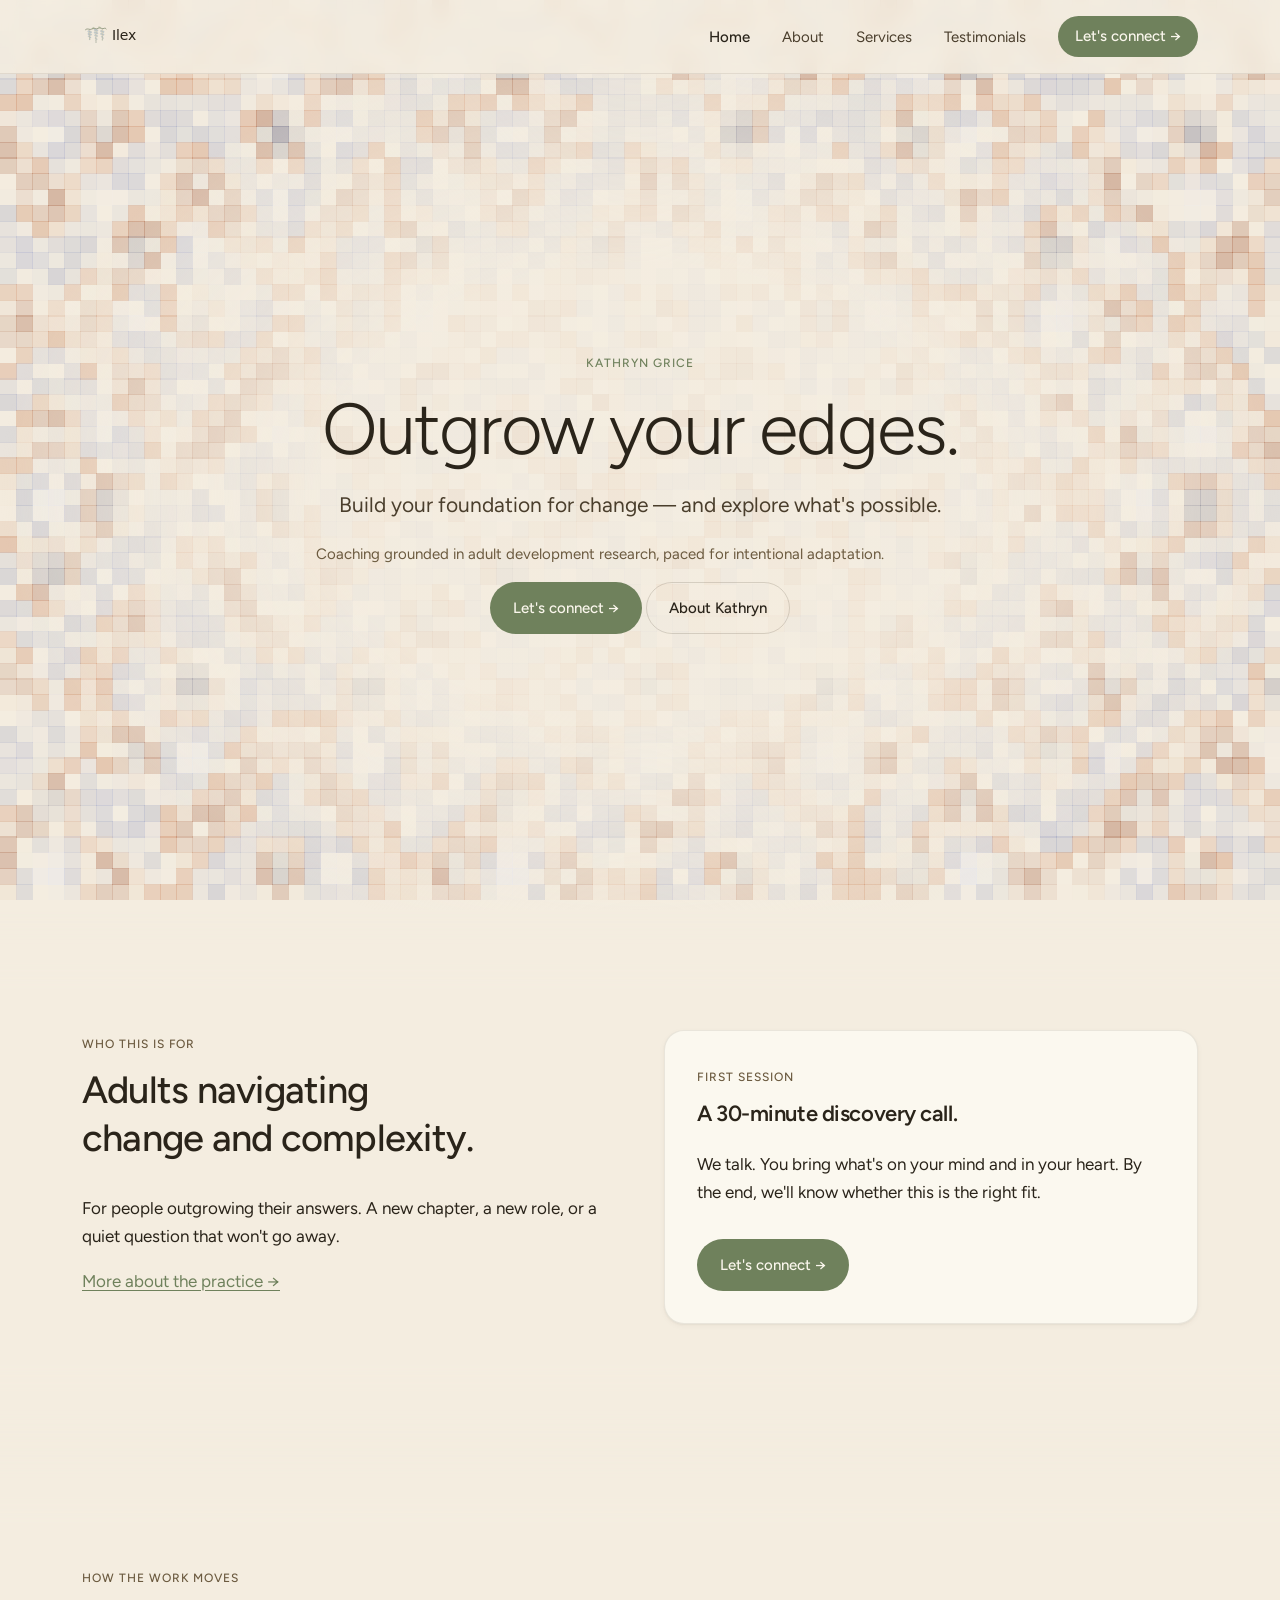
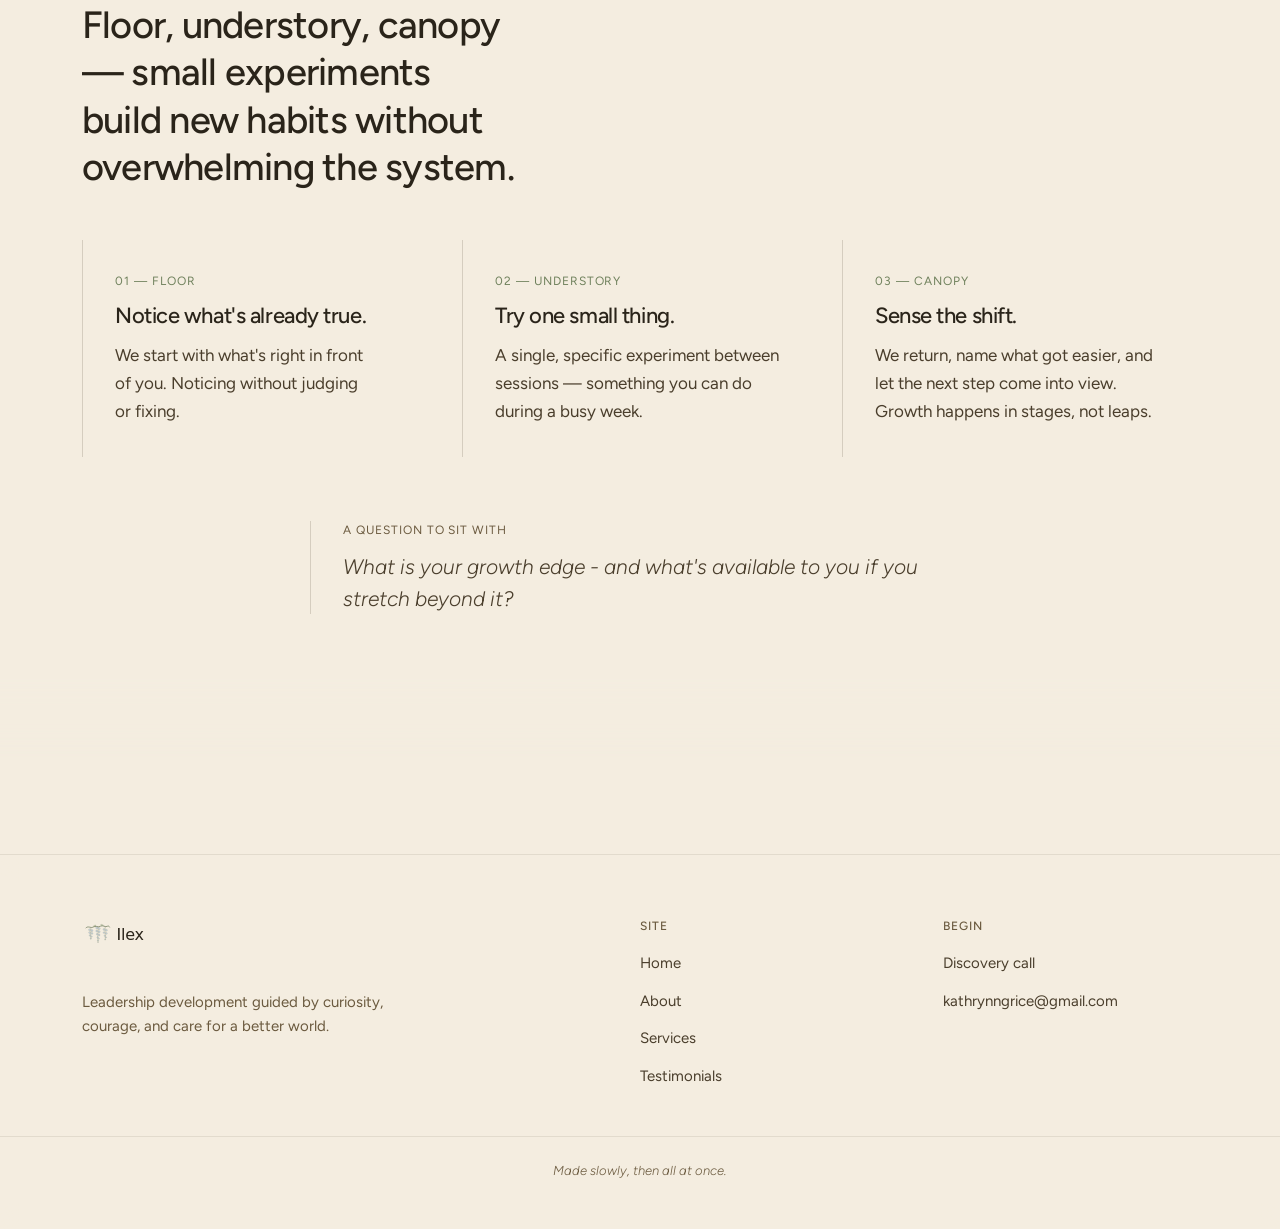
==== index.html @ 7a1a91e4 "Change lead paragraph to small paragraph" ====
<!doctype html>
<html lang="en">
<head>
<meta charset="utf-8">
<title>Kathryn Grice</title>
<meta name="viewport" content="width=device-width, initial-scale=1">
<link rel="stylesheet" href="../colors_and_type.css">
<link rel="stylesheet" href="site.css">
<link rel="icon" type="image/x-icon" href="../assets/logo/ilex-garden-mark.svg">
  
<style>
  /* ── Shimmer canvas ── */
  #ig-mesh { position: fixed; inset: 0; z-index: 1; pointer-events: none; }
  main, .site-footer { position: relative; z-index: 2; }
  @media (prefers-reduced-motion: reduce) { #ig-mesh { display: none; } }

  /* ── Hero ── */
  .home-hero {
    display: grid;
    grid-template-columns: 1fr;
    text-align: center;
    max-width: 760px;
    margin: 0 auto;
    padding: var(--space-8) 0;
    position: relative;
    align-content: center;
    min-height: calc(100svh - 64px);
  }
  .home-hero h1.display { margin: 0; }
  .home-hero .cta-row   { justify-content: center; }
  .home-hero p.lead     { margin-left: auto; margin-right: auto; }

  /* Radial tint: explicit div avoids ::before + grid container conflicts */
  .hero-bg {
    position: absolute;
    top: 0; bottom: 0;
    left: calc(50% - 50vw);
    width: 100vw;
    background: radial-gradient(
      ellipse 50% 55% at center,
      rgba(244, 237, 224, 0.8) 50%,
      transparent 100%
    );
    pointer-events: none;
    z-index: 0;
  }
  /* Content sits above the tint */
  .home-hero .copy {
    position: relative;
    z-index: 1;
  }

  /* ── Section fades ── */
  .section-fade {
    position: relative;
    padding-top: 120px;
    padding-bottom: 120px;
  }
  /* Sections inside a fade wrapper lose their own padding (avoids double-spacing) */
  div.section-fade > section {
    padding-top: 0;
    padding-bottom: 0;
  }
  div.section-fade > section + section {
    margin-top: var(--space-8);
  }
  .section-fade::before {
    content: '';
    position: absolute;
    top: 0; bottom: 0;
    left: calc(50% - 50vw);
    width: 100vw;
    background: var(--surface-page);
    z-index: -1;
    mask-image: linear-gradient(
      to bottom, transparent, black 80px,
      black calc(100% - 80px), transparent
    );
    -webkit-mask-image: linear-gradient(
      to bottom, transparent, black 80px,
      black calc(100% - 80px), transparent
    );
  }

  /* ── Stages ── */
  .stages { display: grid; grid-template-columns: repeat(3, 1fr); gap: var(--space-5); margin-top: var(--space-7); }
  .stage { padding: var(--space-6); border-left: 1px solid var(--line-medium); }
  .stage .step { font-size: var(--t-overline); text-transform: uppercase; letter-spacing: var(--track-wide); color: var(--accent-primary); margin-bottom: var(--space-3); }
  .stage h3 { margin: 0 0 var(--space-3); font-weight: var(--w-medium); }
  .stage p  { margin: 0; color: var(--fg-2); }
  @media (max-width: 800px) { .stages { grid-template-columns: 1fr; } }
</style>
</head>
<body>
<canvas id="ig-mesh" aria-hidden="true"></canvas>
<div data-nav></div>

<main>
  <div class="container">

    <section class="home-hero">
      <div class="hero-bg"></div>
      <div class="copy">
        <span class="eyebrow">Kathryn Grice</span>
        <h1 class="display" style="margin-top: var(--space-4);">Outgrow your edges.</h1>
        <p class="lead">Build your foundation for change — and explore what's possible. </p>
        <p class="small">Coaching grounded in adult development research, paced for intentional adaptation. </p>
        <div class="cta-row">
          <a href="services.html#book" class="btn btn-primary">Let's connect →</a>
          <a href="about.html" class="btn btn-secondary">About Kathryn</a>
        </div>
      </div>
    </section>

    <div class="section-fade">
      <section>
        <div class="grid-2">
          <div>
            <span class="overline">Who this is for</span>
            <h2 style="margin-top: var(--space-3);">Adults navigating change and complexity.</h2>
            <p>For people outgrowing their answers. A new chapter, a new role, or a quiet question that won't go away. </p>
            <p><a href="about.html">More about the practice →</a></p>
          </div>
          <div>
            <div class="card">
              <span class="overline">First session</span>
              <h3 style="margin-top: var(--space-3);">A 30-minute discovery call.</h3>
              <p>We talk. You bring what's on your mind and in your heart. By the end, we'll know whether this is the right fit.</p>
              <a href="services.html#book" class="btn btn-primary" style="margin-top: var(--space-4);">Let's connect →</a>
            </div>
          </div>
        </div>
      </section>
    </div>

     <div class="section-fade">
      <section>
        <span class="overline">How the work moves</span>
        <h2 style="margin-top: var(--space-3); max-width: 22ch;">Floor, understory, canopy — small experiments build new habits without overwhelming the system.</h2>
        <div class="stages">
          <div class="stage">
            <div class="step">01 — Floor</div>
            <h3>Notice what's already true.</h3>
            <p>We start with what's right in front of you. Noticing without judging or fixing.</p>
          </div>
          <div class="stage">
            <div class="step">02 — Understory</div>
            <h3>Try one small thing.</h3>
            <p>A single, specific experiment between sessions — something you can do during a busy week.</p>
          </div>
          <div class="stage">
            <div class="step">03 — Canopy</div>
            <h3>Sense the shift.</h3>
            <p>We return, name what got easier, and let the next step come into view. Growth happens in stages, not leaps.</p>
          </div>
        </div>
      </section>
       
      <section class="reflect">
        <div class="label">A question to sit with</div>
        <p>What is your growth edge - and what's available to you if you stretch beyond it?</p>
      </section>

    </div>

  </div>
</main>

<div data-footer></div>

<script src="image-slot.js"></script>
<script src="site.js"></script>
<script>
(function () {
  const canvas = document.getElementById('ig-mesh');
  if (!canvas || typeof canvas.getContext !== 'function') return;
  const ctx = canvas.getContext('2d');
  if (!ctx) return;

  const SPEED = 3 / 400, CELL = 16;
  let W, H, COLS, ROWS, CW, CH;

  function resize() {
    W = canvas.width  = window.innerWidth;
    H = canvas.height = window.innerHeight;
    COLS = Math.ceil(W / CELL) + 1;
    ROWS = Math.ceil(H / CELL) + 1;
    CW   = W / (COLS - 1);
    CH   = H / (ROWS - 1);
  }
  resize();
  window.addEventListener('resize', resize);

  /* Alpha is graduated by position within each band, scaled by intensity=29 */
  const INT = 29;
  function color(norm) {
    if (norm > 0.75) return `rgba(224,227,242,${(((norm-0.75)/0.25)*INT*0.018).toFixed(3)})`;
    if (norm > 0.62) return `rgba(158,165,200,${(((norm-0.62)/0.13)*INT*0.011).toFixed(3)})`;
    if (norm > 0.50) return `rgba(148,155,188,${(((norm-0.50)/0.12)*INT*0.010).toFixed(3)})`;
    if (norm > 0.40) return `rgba(200,128,88,${(((norm-0.40)/0.10)*INT*0.012).toFixed(3)})`;
    if (norm > 0.26) return `rgba(162,92,60,${(((0.40-norm)/0.14)*INT*0.013).toFixed(3)})`;
    return                  `rgba(72,74,108,${(((0.26-norm)/0.26)*INT*0.015).toFixed(3)})`;
  }

  let start = null;
  function draw(ts) {
    if (!start) start = ts;
    const t = (ts - start) / 1000 * SPEED;
    ctx.clearRect(0, 0, W, H);
    for (let row = 0; row < ROWS; row++) {
      for (let col = 0; col < COLS; col++) {
        const n1   = Math.sin(col * 0.65 + t * 2.1) * Math.cos(row * 0.80 + t * 1.4);
        const n2   = Math.cos(col * 1.10 + t * 0.9) * Math.sin(row * 0.55 + t * 2.5);
        const n3   = Math.sin((col + row) * 0.45 + t * 1.7) * 0.6;
        const norm = ((n1 * 0.45 + n2 * 0.35 + n3 * 0.20) + 1) / 2;
        ctx.fillStyle = color(norm);
        ctx.fillRect(Math.floor(col * CW), Math.floor(row * CH), Math.ceil(CW) + 1, Math.ceil(CH) + 1);
      }
    }
    requestAnimationFrame(draw);
  }
  requestAnimationFrame(draw);
})();
</script>
</body>
</html>
---- colors_and_type.css ----
/* =========================================================================
   Ilex Garden — Design System Foundation
   colors_and_type.css

   Import once at the top of any prototype:
     <link rel="stylesheet" href="colors_and_type.css">
   ========================================================================= */

@import url('https://fonts.googleapis.com/css2?family=Figtree:ital,wght@0,300..900;1,300..900&family=JetBrains+Mono:wght@400;500&display=swap');

:root {
  /* ---------------------------------------------------------------------
     PALETTE — soft warm earth tones
     Named after rainforest layers so the metaphor stays tangible in code.
     --------------------------------------------------------------------- */

  /* Sage — primary brand. The understory. */
  --sage-50:  #f1f4ec;
  --sage-100: #e2e9d8;
  --sage-200: #c8d4b6;
  --sage-300: #a8b894;   /* primary */
  --sage-400: #8a9c75;
  --sage-500: #6f815c;
  --sage-600: #586848;
  --sage-700: #424f37;
  --sage-800: #2e3826;

  /* Bark — warm neutral browns/beiges. The forest floor. */
  --bark-50:  #faf6ec;
  --bark-100: #f4ede0;   /* page bg */
  --bark-200: #e6dcc4;   /* card bg / divider */
  --bark-300: #d4c4a0;
  --bark-400: #b8a075;
  --bark-500: #8c7654;
  --bark-600: #6b5a3f;
  --bark-700: #4a3e2c;
  --bark-800: #2a241a;   /* deepest text */

  /* Sky — dusty blue. The canopy gap, the window. */
  --sky-50:  #eef3f7;
  --sky-100: #dde6ed;
  --sky-200: #bac8d6;   /* primary */
  --sky-300: #95a8bd;
  --sky-400: #708aa3;
  --sky-500: #506e87;
  --sky-600: #3a526a;

  /* Ember — soft terracotta. Late afternoon sun. */
  --ember-50:  #faeee5;
  --ember-100: #f3dcc8;
  --ember-200: #e8c1a3;
  --ember-300: #e0a988;   /* primary */
  --ember-400: #cd8a64;
  --ember-500: #b06b46;
  --ember-600: #8a5232;

  /* ---------------------------------------------------------------------
     SEMANTIC — what code references
     --------------------------------------------------------------------- */

  /* Surfaces */
  --surface-page:    var(--bark-100);     /* default canvas */
  --surface-card:    #fbf8ef;             /* slightly lifted card */
  --surface-sunk:    var(--bark-200);     /* inset / muted */
  --surface-deep:    var(--sage-800);     /* dark mode / contrast block */
  --surface-canopy:  var(--sage-700);     /* alt dark surface */

  /* Foreground */
  --fg-1:            var(--bark-800);     /* primary text */
  --fg-2:            var(--bark-700);     /* secondary text */
  --fg-3:            var(--bark-600);     /* tertiary, captions */
  --fg-4:            var(--bark-500);     /* placeholder / muted */
  --fg-on-deep:      var(--bark-100);     /* text on dark surfaces */
  --fg-on-deep-2:    var(--sage-200);     /* secondary text on dark */

  /* Brand accents */
  --accent-primary:  var(--sage-500);     /* primary action */
  --accent-press:    var(--sage-600);
  --accent-hover:    var(--sage-400);
  --accent-window:   var(--sky-400);      /* "window" — possibility */
  --accent-mirror:   var(--sky-200);      /* "mirror" — reflection */
  --accent-warm:     var(--ember-400);    /* warm callouts */

  /* Lines */
  --line-soft:       rgba(74, 62, 44, 0.10);   /* hairlines */
  --line-medium:     rgba(74, 62, 44, 0.18);
  --line-strong:     rgba(74, 62, 44, 0.32);

  /* Status (kept earthy — no neon greens/reds) */
  --status-grow:     var(--sage-500);
  --status-pause:    var(--ember-400);
  --status-rest:     var(--sky-400);

  /* ---------------------------------------------------------------------
     TYPOGRAPHY — Figtree (humanist sans, variable)
     Italic from same family for emphasis. JetBrains Mono for code only.
     --------------------------------------------------------------------- */
  --font-sans:   'Figtree', ui-sans-serif, system-ui, -apple-system, sans-serif;
  --font-mono:   'JetBrains Mono', ui-monospace, 'SFMono-Regular', monospace;

  /* Weights — Figtree variable supports 300–900 */
  --w-light:    300;
  --w-regular:  400;
  --w-medium:   500;
  --w-semibold: 600;
  --w-bold:     700;

  /* Type scale — modular, slightly tightened for editorial feel */
  --t-display:   clamp(48px, 6vw, 72px);   /* hero */
  --t-h1:        clamp(36px, 4.2vw, 52px);
  --t-h2:        clamp(28px, 3vw, 38px);
  --t-h3:        22px;
  --t-h4:        18px;
  --t-body:      17px;        /* slightly larger than default — readability */
  --t-small:     15px;
  --t-caption:   13px;
  --t-overline:  12px;

  /* Line height + tracking */
  --lh-tight:   1.08;
  --lh-snug:    1.25;
  --lh-normal:  1.5;
  --lh-relaxed: 1.65;

  --track-tight:  -0.02em;
  --track-normal: 0;
  --track-wide:   0.08em;

  /* ---------------------------------------------------------------------
     SPACING — 4pt base, generous at the top
     --------------------------------------------------------------------- */
  --space-1:  4px;
  --space-2:  8px;
  --space-3:  12px;
  --space-4:  16px;
  --space-5:  24px;
  --space-6:  32px;
  --space-7:  48px;
  --space-8:  64px;
  --space-9:  96px;
  --space-10: 128px;

  /* ---------------------------------------------------------------------
     RADII — soft, organic; nothing perfectly square
     --------------------------------------------------------------------- */
  --r-xs:  4px;
  --r-sm:  8px;
  --r-md:  14px;
  --r-lg:  20px;
  --r-xl:  28px;
  --r-pill: 999px;

  /* ---------------------------------------------------------------------
     SHADOWS — low, warm-tinted, never harsh
     --------------------------------------------------------------------- */
  --shadow-leaf:  0 1px 2px rgba(74, 62, 44, 0.06), 0 2px 6px rgba(74, 62, 44, 0.04);
  --shadow-rest:  0 2px 8px rgba(74, 62, 44, 0.08), 0 8px 24px rgba(74, 62, 44, 0.04);
  --shadow-lift:  0 4px 12px rgba(74, 62, 44, 0.10), 0 16px 36px rgba(74, 62, 44, 0.06);
  --shadow-canopy:0 12px 40px rgba(74, 62, 44, 0.16), 0 32px 64px rgba(74, 62, 44, 0.08);
  --shadow-inset: inset 0 1px 2px rgba(74, 62, 44, 0.08);

  /* ---------------------------------------------------------------------
     MOTION
     --------------------------------------------------------------------- */
  --ease-unfurl: cubic-bezier(.22, .61, .36, 1);   /* fern unfurling */
  --ease-settle: cubic-bezier(.4, 0, .2, 1);
  --ease-rise:   cubic-bezier(.16, 1, .3, 1);
  --t-quick:  160ms;
  --t-base:   240ms;
  --t-slow:   420ms;
  --t-tide:   720ms;
}

/* ===========================================================================
   BASE STYLES
   =========================================================================== */

html, body {
  background: var(--surface-page);
  color: var(--fg-1);
  font-family: var(--font-sans);
  font-size: var(--t-body);
  line-height: var(--lh-normal);
  font-weight: var(--w-regular);
  -webkit-font-smoothing: antialiased;
  text-rendering: optimizeLegibility;
}

/* ---------- Headings ---------- */
h1, .h1, h2, .h2, h3, .h3, h4, .h4 {
  font-family: var(--font-sans);
  color: var(--fg-1);
  font-weight: var(--w-semibold);
  letter-spacing: var(--track-tight);
  text-wrap: balance;
}

h1, .h1 {
  font-size: var(--t-h1);
  line-height: var(--lh-tight);
  font-weight: var(--w-semibold);
}

.display {
  font-size: var(--t-display);
  line-height: var(--lh-tight);
  font-weight: var(--w-light);          /* light weight at large sizes — more editorial */
  letter-spacing: -0.025em;
}

h2, .h2 {
  font-size: var(--t-h2);
  line-height: var(--lh-snug);
  font-weight: var(--w-medium);
}

h3, .h3 {
  font-size: var(--t-h3);
  line-height: var(--lh-snug);
  font-weight: var(--w-semibold);
}

h4, .h4 {
  font-size: var(--t-h4);
  line-height: var(--lh-snug);
  font-weight: var(--w-semibold);
}

/* ---------- Body & utility ---------- */
p {
  font-size: var(--t-body);
  line-height: var(--lh-relaxed);
  color: var(--fg-1);
  text-wrap: pretty;
  max-width: 68ch;
}

.lead {
  font-size: 21px;
  line-height: 1.5;
  font-weight: var(--w-regular);
  color: var(--fg-2);
}

.small,
small {
  font-size: var(--t-small);
  color: var(--fg-3);
}

.caption {
  font-size: var(--t-caption);
  color: var(--fg-3);
  line-height: var(--lh-normal);
}

.overline {
  font-size: var(--t-overline);
  text-transform: uppercase;
  letter-spacing: var(--track-wide);
  font-weight: var(--w-medium);
  color: var(--fg-3);
}

/* Editorial italic — used sparingly for emphasis and the "pause to reflect" feel */
.editorial {
  font-style: italic;
  font-weight: var(--w-light);
  color: var(--fg-2);
}

code, .mono {
  font-family: var(--font-mono);
  font-size: 0.92em;
  background: var(--surface-sunk);
  padding: 2px 6px;
  border-radius: var(--r-xs);
  color: var(--fg-2);
}

a {
  color: var(--accent-primary);
  text-decoration: underline;
  text-decoration-thickness: 1px;
  text-underline-offset: 3px;
  transition: color var(--t-quick) var(--ease-settle);
}
a:hover {
  color: var(--accent-press);
}

hr {
  border: 0;
  height: 1px;
  background: var(--line-soft);
  margin: var(--space-6) 0;
}

::selection {
  background: var(--sage-200);
  color: var(--bark-800);
}
---- site.css ----
/* Site-wide styles for the Ilex Garden website. Layered on colors_and_type.css */

* { box-sizing: border-box; }
body { margin: 0; }

/* ---------------------- Layout ---------------------- */
.container { max-width: 1180px; margin: 0 auto; padding: 0 var(--space-6); }
.container-narrow { max-width: 760px; margin: 0 auto; padding: 0 var(--space-6); }

section { padding: var(--space-9) 0; }
section.tight { padding: var(--space-7) 0; }

/* ---------------------- Top nav ---------------------- */
.site-nav {
  position: sticky; top: 0; z-index: 50;
  background: rgba(244, 237, 224, 0.86);
  backdrop-filter: blur(8px);
  -webkit-backdrop-filter: blur(8px);
  border-bottom: 1px solid var(--line-soft);
}
.site-nav .inner {
  display: flex; align-items: center; justify-content: space-between;
  padding: var(--space-4) var(--space-6);
  max-width: 1180px; margin: 0 auto;
}
.site-nav .brand img { height: 28px; display: block; }
.site-nav ul { list-style: none; margin: 0; padding: 0; display: flex; gap: var(--space-6); align-items: center; }
.site-nav a { color: var(--fg-2); text-decoration: none; font-size: var(--t-small); }
.site-nav a:hover { color: var(--fg-1); }
.site-nav a.active { color: var(--fg-1); font-weight: var(--w-medium); }

/* ---------------------- Buttons ---------------------- */
.btn {
  display: inline-flex; align-items: center; gap: var(--space-2);
  padding: 14px 22px;
  border-radius: var(--r-pill);
  font-family: var(--font-sans); font-size: var(--t-small); font-weight: var(--w-medium);
  border: 1px solid transparent;
  cursor: pointer;
  text-decoration: none;
  transition: background var(--t-quick) var(--ease-settle), color var(--t-quick) var(--ease-settle), border-color var(--t-quick);
}
.btn-primary { background: var(--accent-primary); color: var(--bark-50) !important; }
.btn-primary:hover { background: var(--accent-press); color: var(--bark-50); }
.btn-secondary { background: transparent; color: var(--fg-1); border-color: var(--line-medium); }
.btn-secondary:hover { background: var(--surface-sunk); color: var(--fg-1); }

/* ---------------------- Hero shared ---------------------- */
.hero { padding-top: var(--space-9); padding-bottom: var(--space-9); position: relative; }
.hero .eyebrow { display: inline-block; margin-bottom: var(--space-4); }
.hero p.lead { margin-top: var(--space-5); }
.hero .cta-row { display: flex; gap: var(--space-3); margin-top: var(--space-7); flex-wrap: wrap; }

/* ---------------------- Cards ---------------------- */
.card {
  background: var(--surface-card);
  border: 1px solid var(--line-soft);
  border-radius: var(--r-lg);
  padding: var(--space-6);
  box-shadow: var(--shadow-leaf);
}
.card h3 { margin-top: 0; }
.card p:last-child { margin-bottom: 0; }
.card-canopy { background: var(--surface-canopy); color: var(--fg-on-deep); border: none; }
.card-canopy h2, .card-canopy h3, .card-canopy p { color: var(--fg-on-deep); }

/* ---------------------- Reflective prompt ---------------------- */
.reflect {
  border-left: 1px solid var(--line-medium);
  padding: var(--space-5) var(--space-6);
  margin-top: var(--space-10);
  margin-bottom: var(--space-5);
  margin-left: auto;
  margin-right: auto;
  max-width: 60ch;
}
.reflect p {
  font-style: italic; font-weight: var(--w-light);
  color: var(--fg-2); font-size: 21px; line-height: 1.5; margin: 0;
}
.reflect .label {
  font-size: var(--t-overline); text-transform: uppercase; letter-spacing: var(--track-wide);
  color: var(--fg-3); margin-bottom: var(--space-3);
}

/* ---------------------- Footer ---------------------- */
.site-footer {
  border-top: 1px solid var(--line-soft);
  padding: var(--space-8) 0 var(--space-7);
  margin-top: var(--space-9);
  position: relative;
  overflow: hidden;
  background: rgba(244, 237, 224, 0.88);       
  backdrop-filter: blur(12px);                   
  -webkit-backdrop-filter: blur(12px);
}
.site-footer .inner {
  max-width: 1180px; margin: 0 auto; padding: 0 var(--space-6);
  display: grid; grid-template-columns: 2fr 1fr 1fr; gap: var(--space-7);
}
.site-footer h4 { font-size: var(--t-overline); text-transform: uppercase; letter-spacing: var(--track-wide); color: var(--fg-3); margin: 0 0 var(--space-4); font-weight: var(--w-medium); }
.site-footer ul { list-style: none; padding: 0; margin: 0; display: flex; flex-direction: column; gap: var(--space-3); }
.site-footer a { color: var(--fg-2); text-decoration: none; font-size: var(--t-small); }
.site-footer a:hover { color: var(--fg-1); }
.site-footer .colophon { font-style: italic; font-weight: var(--w-light); color: var(--fg-3); margin-top: var(--space-7); padding-top: var(--space-5); border-top: 1px solid var(--line-soft); font-size: var(--t-caption); text-align: center; }
.site-footer .floor { position: absolute; left: 0; right: 0; bottom: 0; height: 64px; opacity: 0.5; pointer-events: none; }

/* ---------------------- Misc ---------------------- */
.eyebrow { font-size: var(--t-overline); text-transform: uppercase; letter-spacing: var(--track-wide); font-weight: var(--w-medium); color: var(--accent-primary); }
.divider-leaf { display: flex; align-items: center; gap: var(--space-4); margin: var(--space-7) 0; color: var(--fg-3); }
.divider-leaf::before, .divider-leaf::after { content: ""; flex: 1; height: 1px; background: var(--line-soft); }

.grid-2 { display: grid; grid-template-columns: 1fr 1fr; gap: var(--space-7); }
.grid-3 { display: grid; grid-template-columns: repeat(3, 1fr); gap: var(--space-5); }
@media (max-width: 800px) {
  .grid-2, .grid-3 { grid-template-columns: 1fr; }
  .site-footer .inner { grid-template-columns: 1fr; }
}

/* ---------------------- Image slots ---------------------- */
image-slot { display: block; width: 100%; }

/* ---------------------- Type variations (set on <html data-type-variant>) ---------------------- */
html[data-type-variant="editorial"] .display,
html[data-type-variant="editorial"] h1 { font-weight: 300; letter-spacing: -0.03em; font-style: italic; }
html[data-type-variant="editorial"] h2 { font-weight: 300; font-style: italic; }

html[data-type-variant="confident"] .display,
html[data-type-variant="confident"] h1 { font-weight: 600; letter-spacing: -0.025em; }
html[data-type-variant="confident"] h2 { font-weight: 600; }

html[data-type-variant="quiet"] .display,
html[data-type-variant="quiet"] h1 { font-weight: 400; letter-spacing: -0.015em; }
html[data-type-variant="quiet"] h2 { font-weight: 400; }
html[data-type-variant="quiet"] .display { font-size: clamp(40px, 5vw, 60px); }
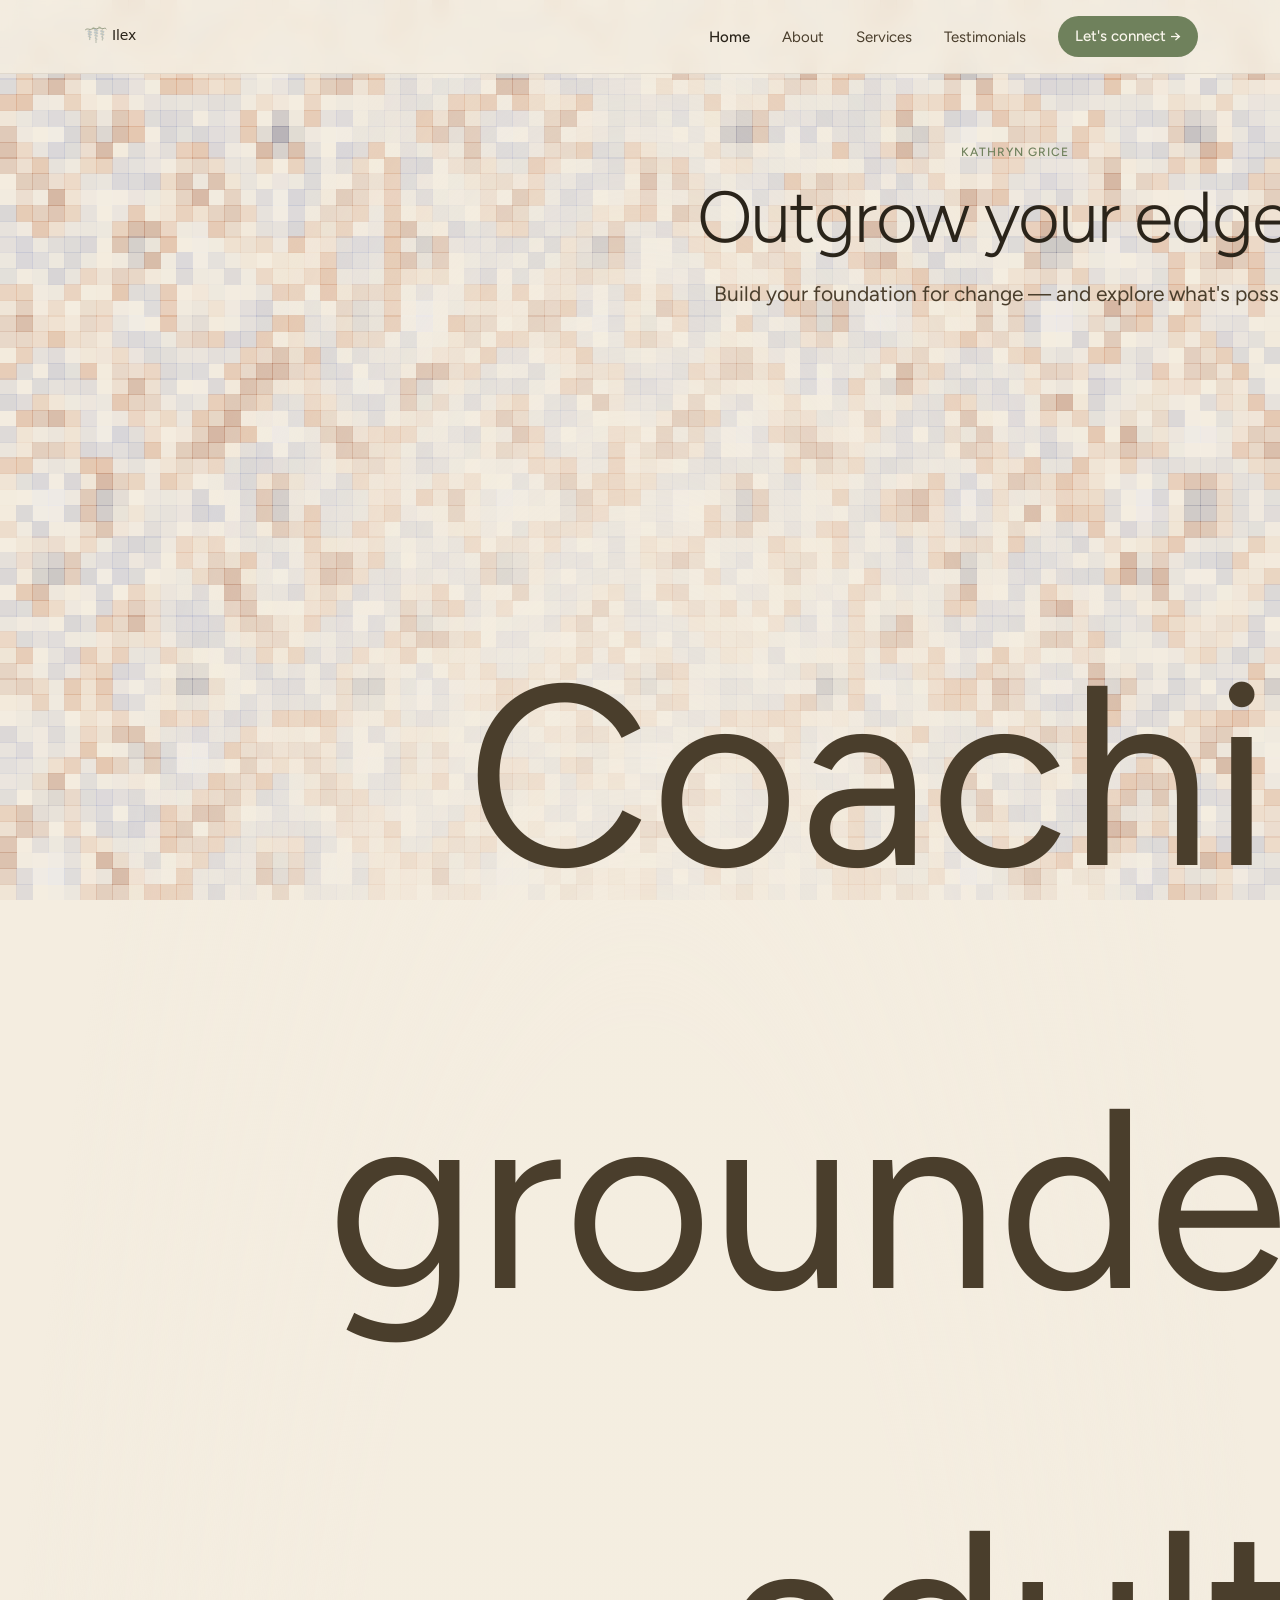
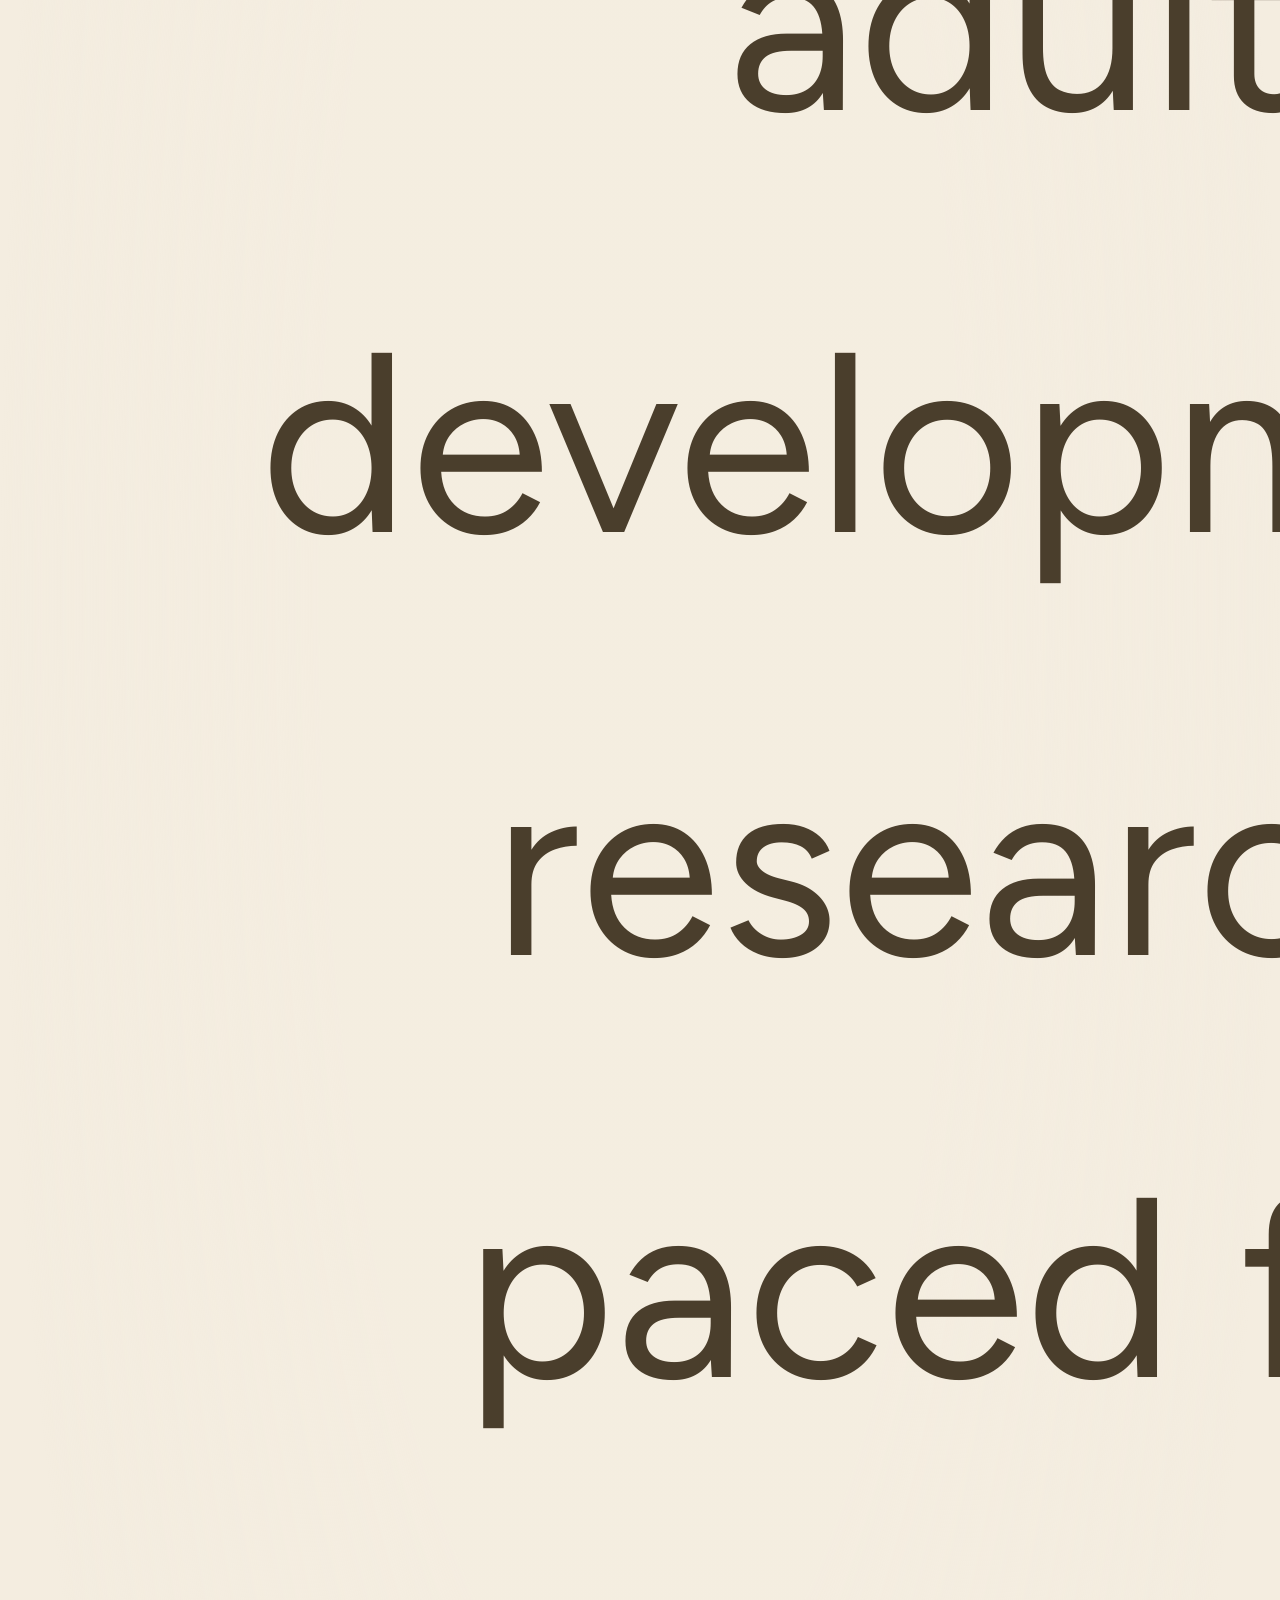
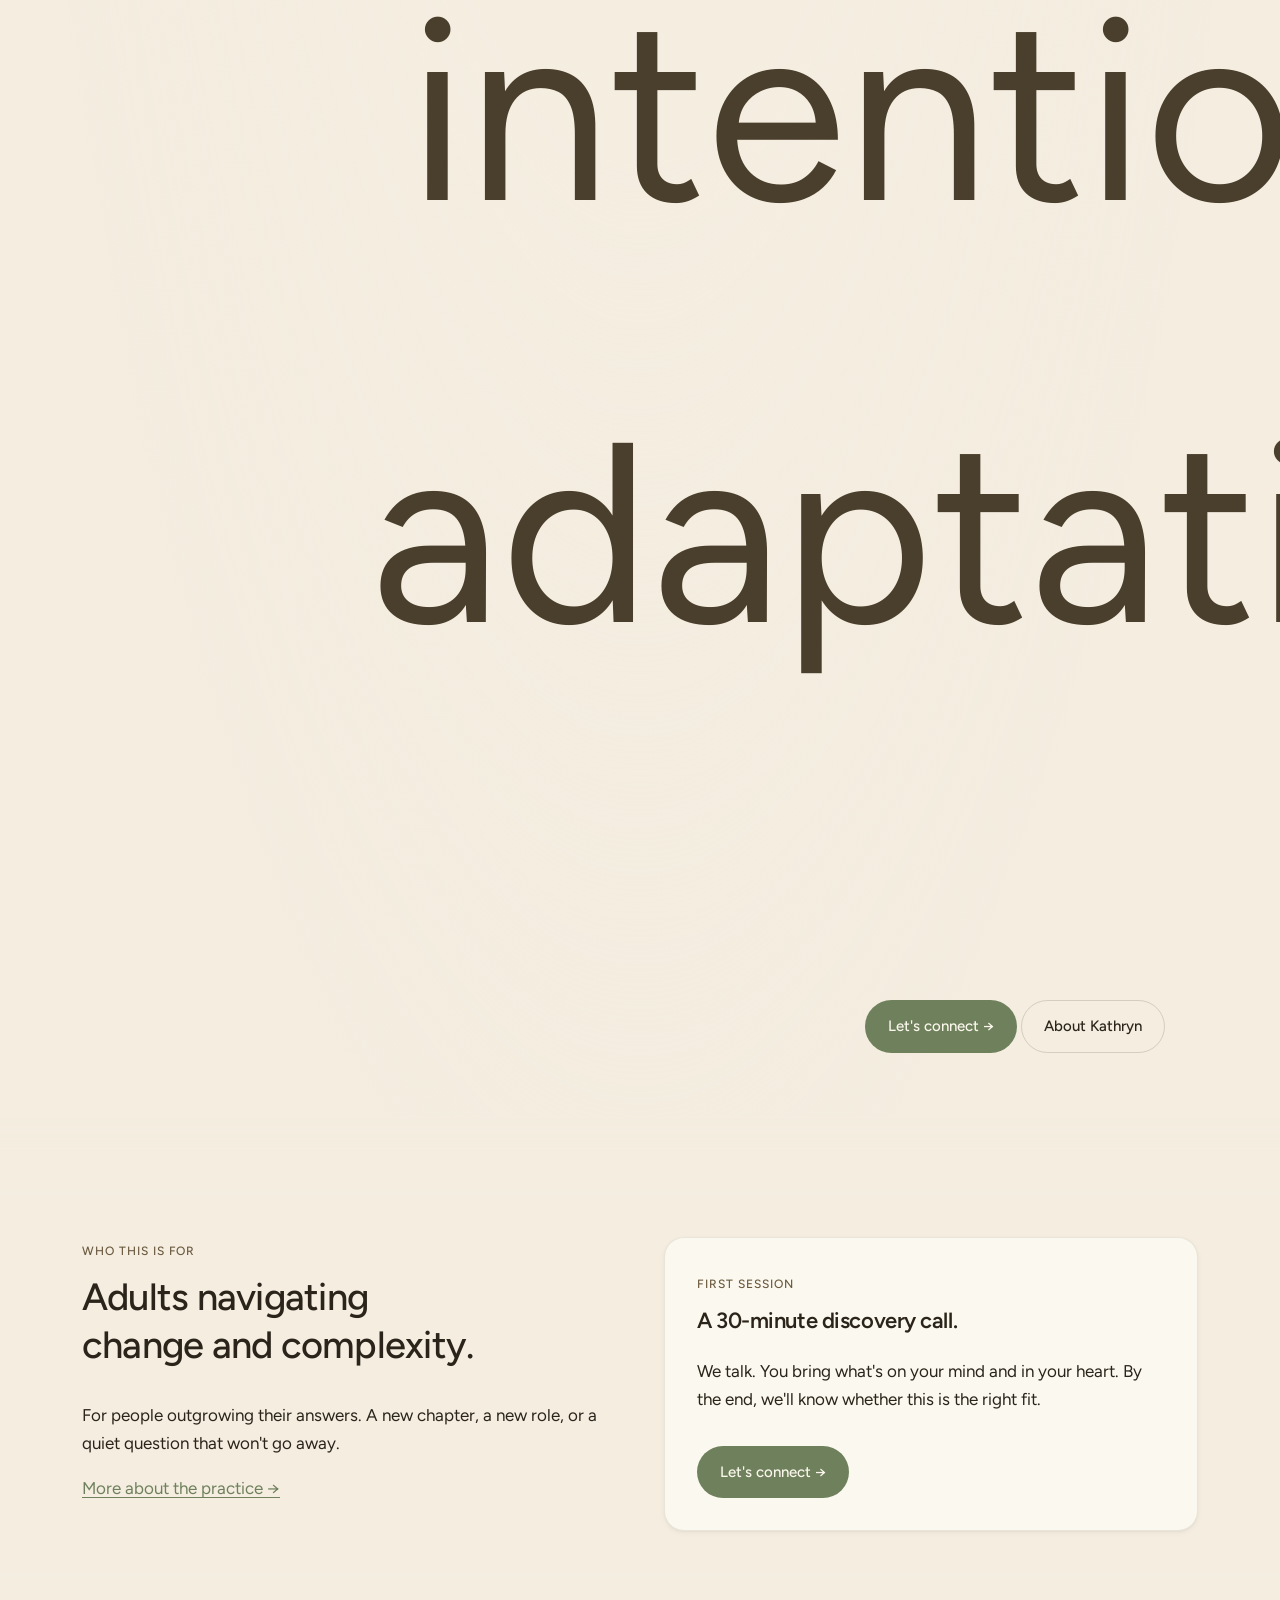
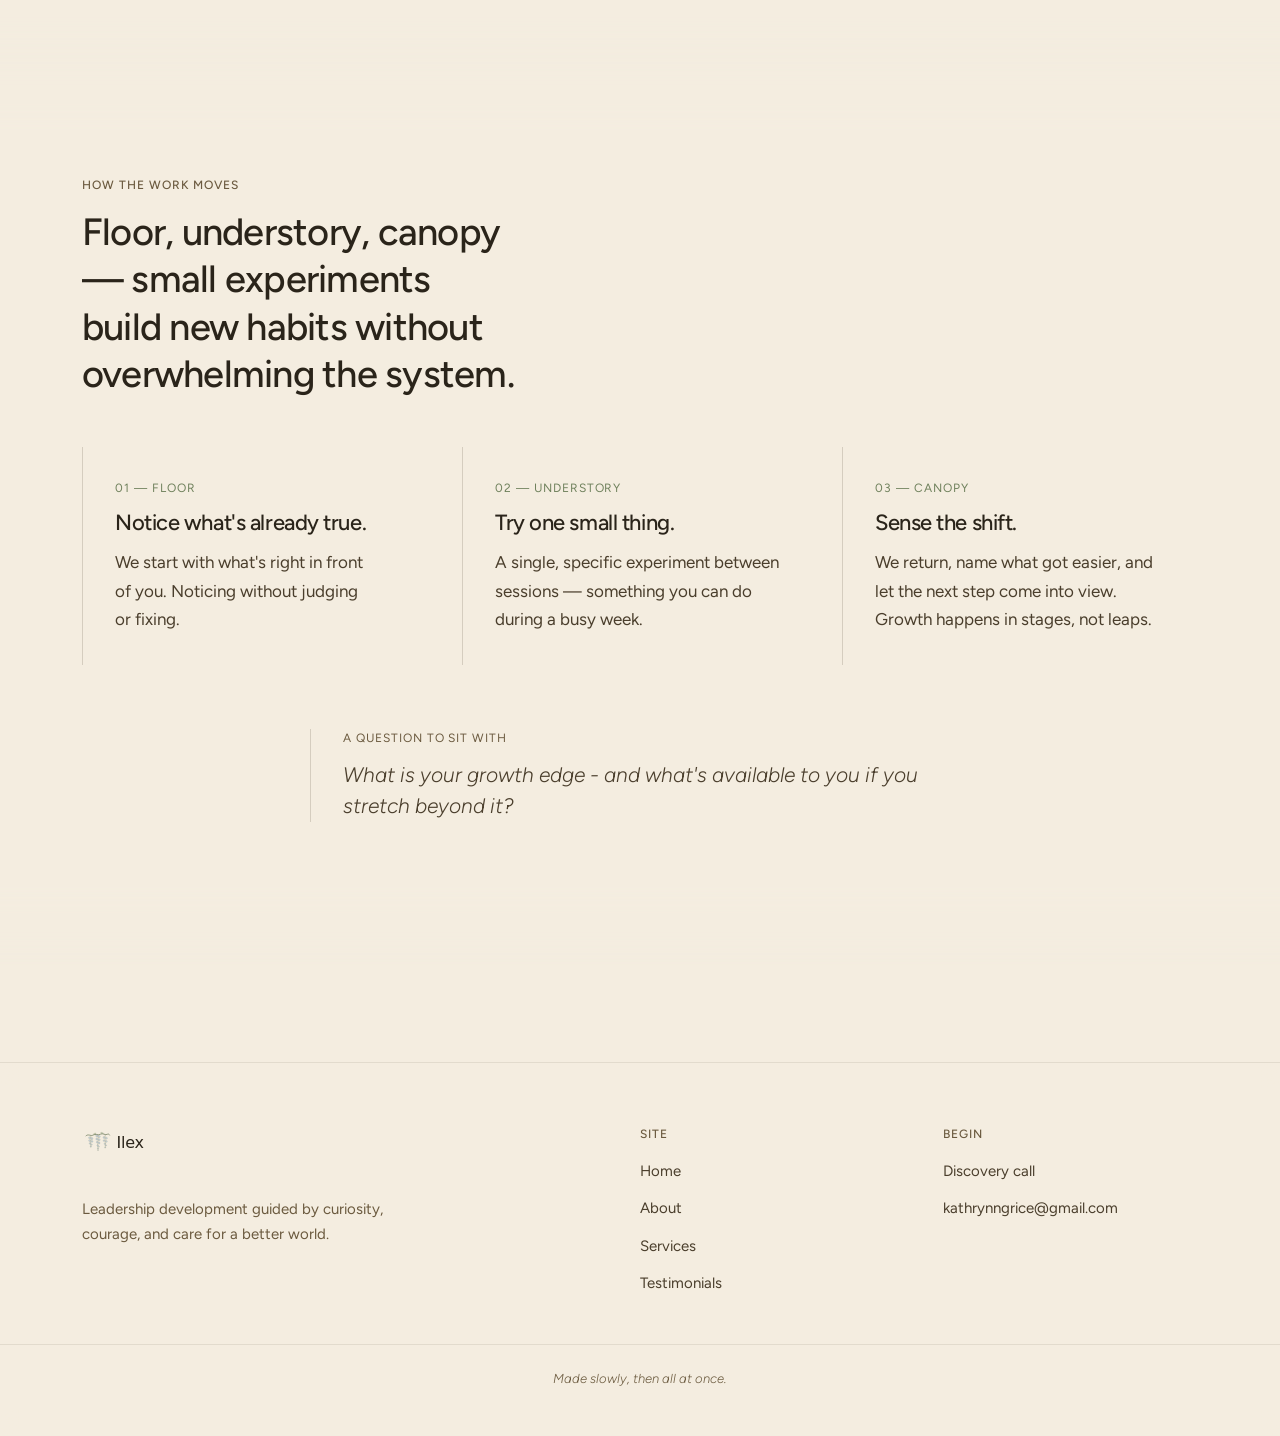
==== commit e422296d: "Change paragraph class from 'small' to 'sublead'" ====
--- a/index.html
+++ b/index.html
@@ -104,7 +104,7 @@
         <span class="eyebrow">Kathryn Grice</span>
         <h1 class="display" style="margin-top: var(--space-4);">Outgrow your edges.</h1>
         <p class="lead">Build your foundation for change — and explore what's possible. </p>
-        <p class="small">Coaching grounded in adult development research, paced for intentional adaptation. </p>
+        <p class="sublead">Coaching grounded in adult development research, paced for intentional adaptation. </p>
         <div class="cta-row">
           <a href="services.html#book" class="btn btn-primary">Let's connect →</a>
           <a href="about.html" class="btn btn-secondary">About Kathryn</a>
--- a/colors_and_type.css
+++ b/colors_and_type.css
@@ -241,6 +241,11 @@
   font-weight: var(--w-regular);
   color: var(--fg-2);
 }
+.sublead {
+   font-size: 16pc;
+   font-weight: var(--w-regular);
+   color: var(--fg-2);
+}
 
 .small,
 small {
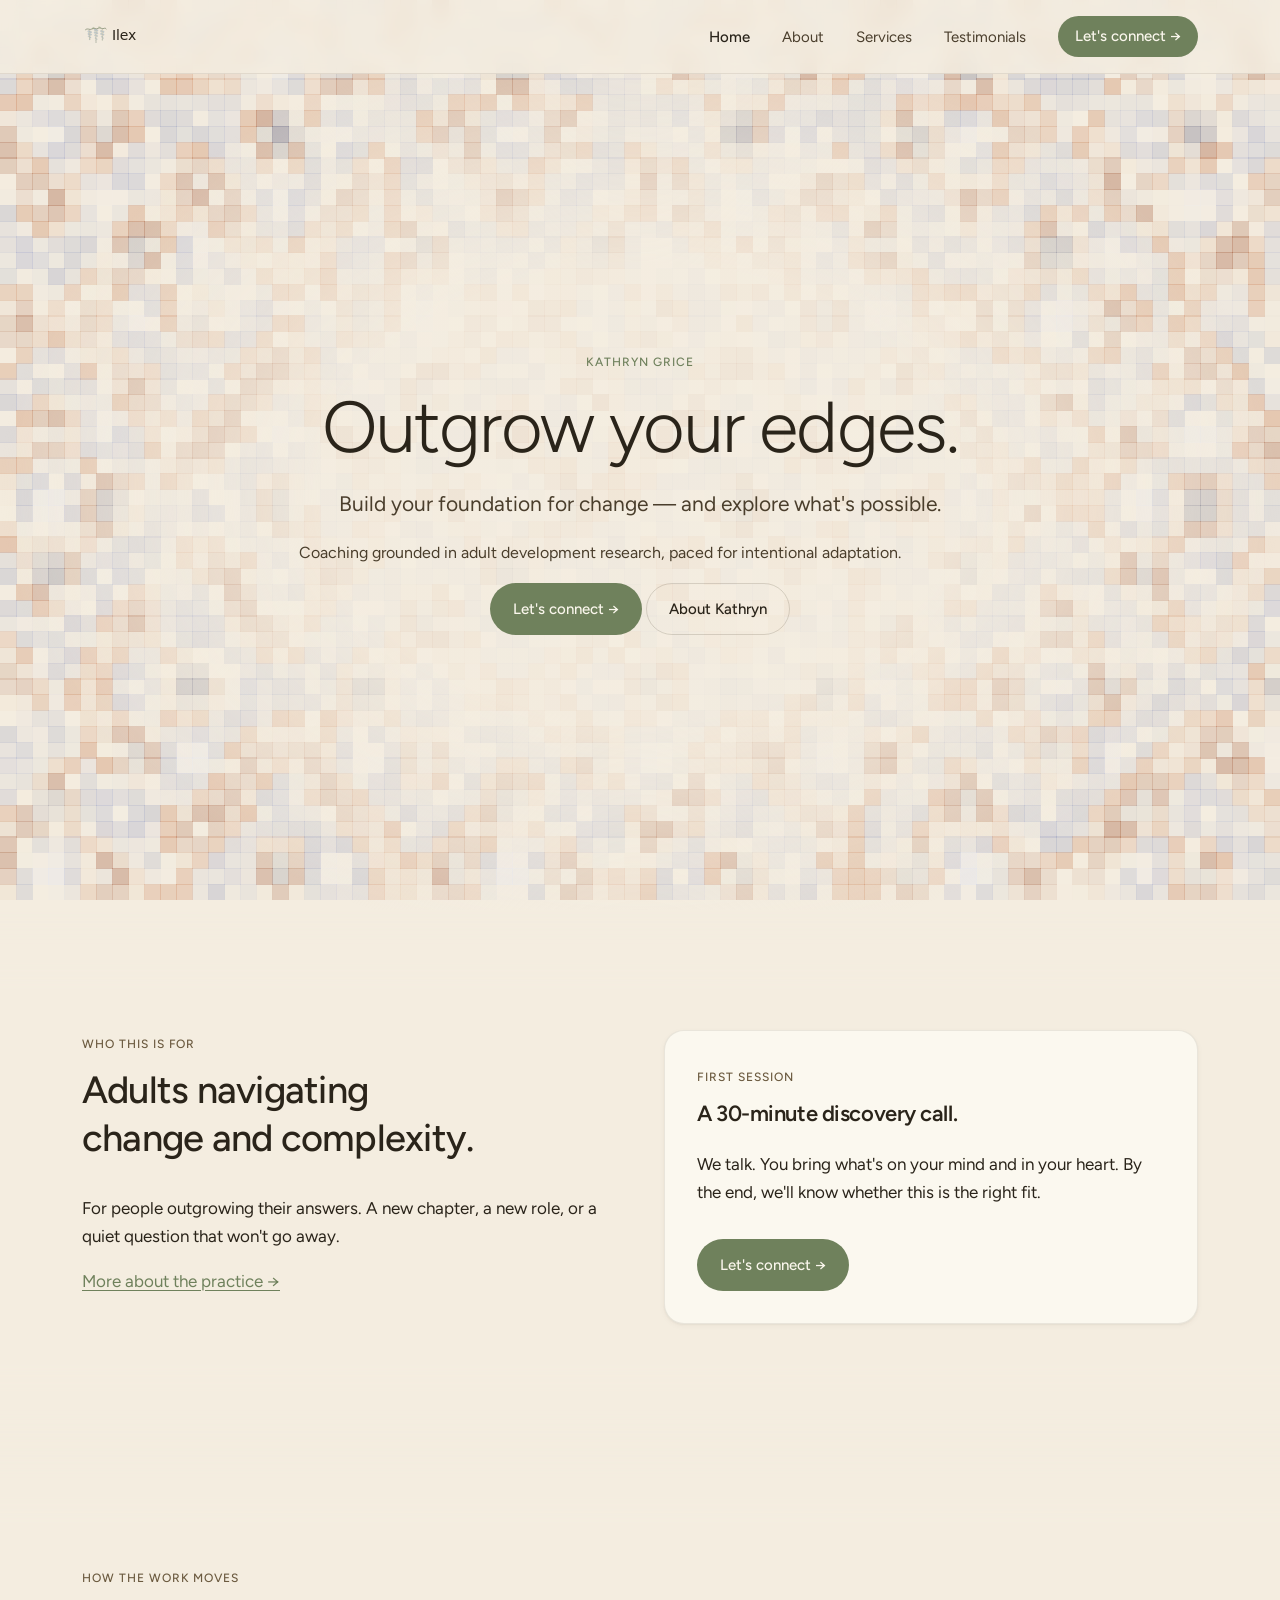
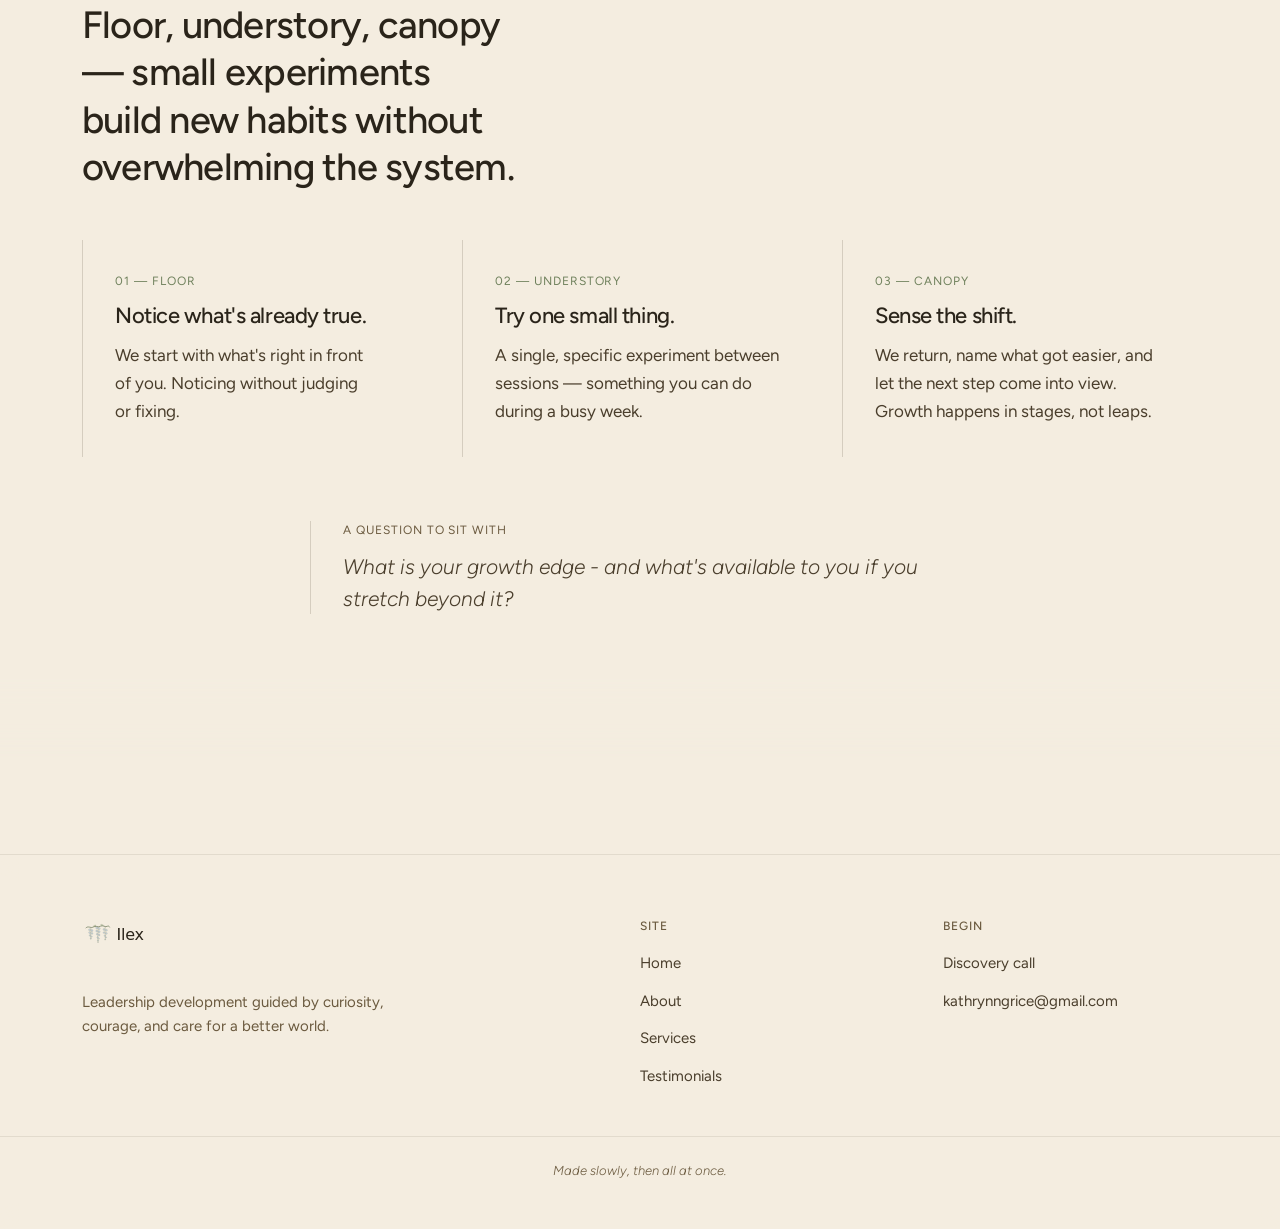
==== commit 80007d46: "Center align sublead paragraph in index.html" ====
--- a/index.html
+++ b/index.html
@@ -104,7 +104,7 @@
         <span class="eyebrow">Kathryn Grice</span>
         <h1 class="display" style="margin-top: var(--space-4);">Outgrow your edges.</h1>
         <p class="lead">Build your foundation for change — and explore what's possible. </p>
-        <p class="sublead">Coaching grounded in adult development research, paced for intentional adaptation. </p>
+        <p class="sublead" style="text-align: center;">Coaching grounded in adult development research, paced for intentional adaptation. </p>
         <div class="cta-row">
           <a href="services.html#book" class="btn btn-primary">Let's connect →</a>
           <a href="about.html" class="btn btn-secondary">About Kathryn</a>
--- a/colors_and_type.css
+++ b/colors_and_type.css
@@ -242,7 +242,7 @@
   color: var(--fg-2);
 }
 .sublead {
-   font-size: 16pc;
+   font-size: 16px;
    font-weight: var(--w-regular);
    color: var(--fg-2);
 }
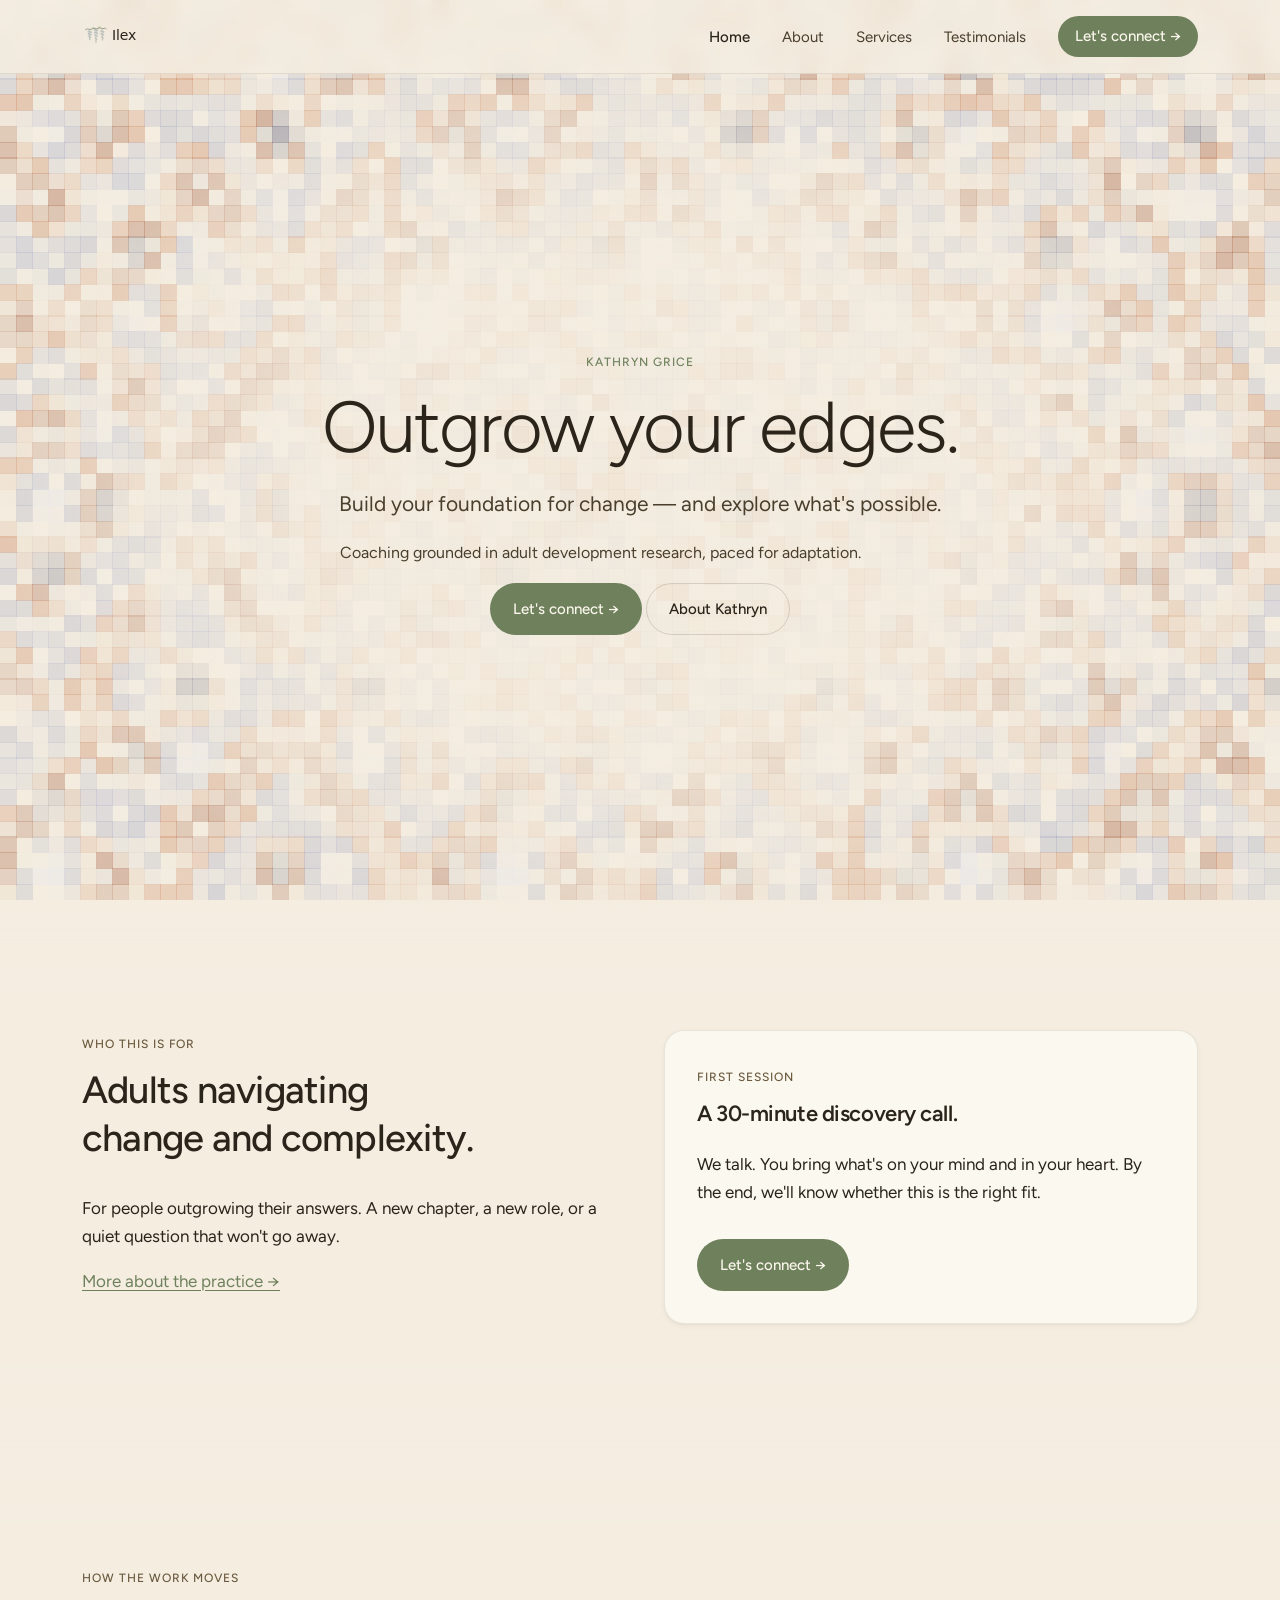
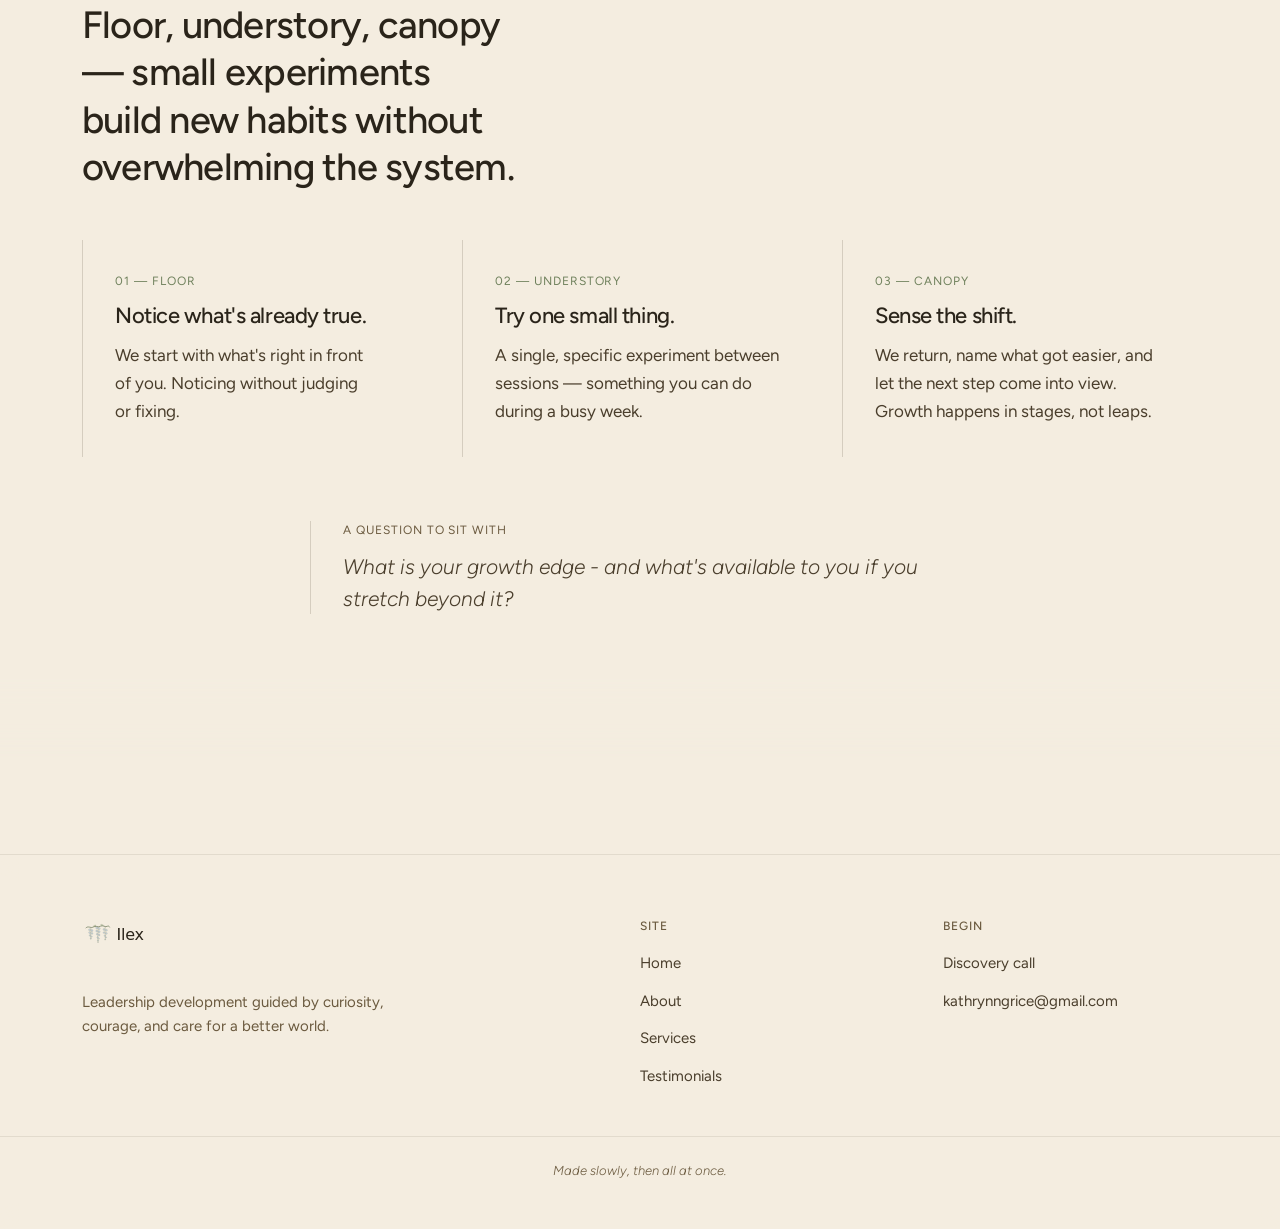
==== commit 937fc08b: "Remove 'intentional' from sublead paragraph" ====
--- a/index.html
+++ b/index.html
@@ -104,7 +104,7 @@
         <span class="eyebrow">Kathryn Grice</span>
         <h1 class="display" style="margin-top: var(--space-4);">Outgrow your edges.</h1>
         <p class="lead">Build your foundation for change — and explore what's possible. </p>
-        <p class="sublead" style="text-align: center;">Coaching grounded in adult development research, paced for intentional adaptation. </p>
+        <p class="sublead" style="text-align: center;">Coaching grounded in adult development research, paced for adaptation. </p>
         <div class="cta-row">
           <a href="services.html#book" class="btn btn-primary">Let's connect →</a>
           <a href="about.html" class="btn btn-secondary">About Kathryn</a>
--- a/colors_and_type.css
+++ b/colors_and_type.css
@@ -240,11 +240,13 @@
   line-height: 1.5;
   font-weight: var(--w-regular);
   color: var(--fg-2);
+   text-align: center;
 }
 .sublead {
    font-size: 16px;
    font-weight: var(--w-regular);
    color: var(--fg-2);
+   text-align: center;
 }
 
 .small,
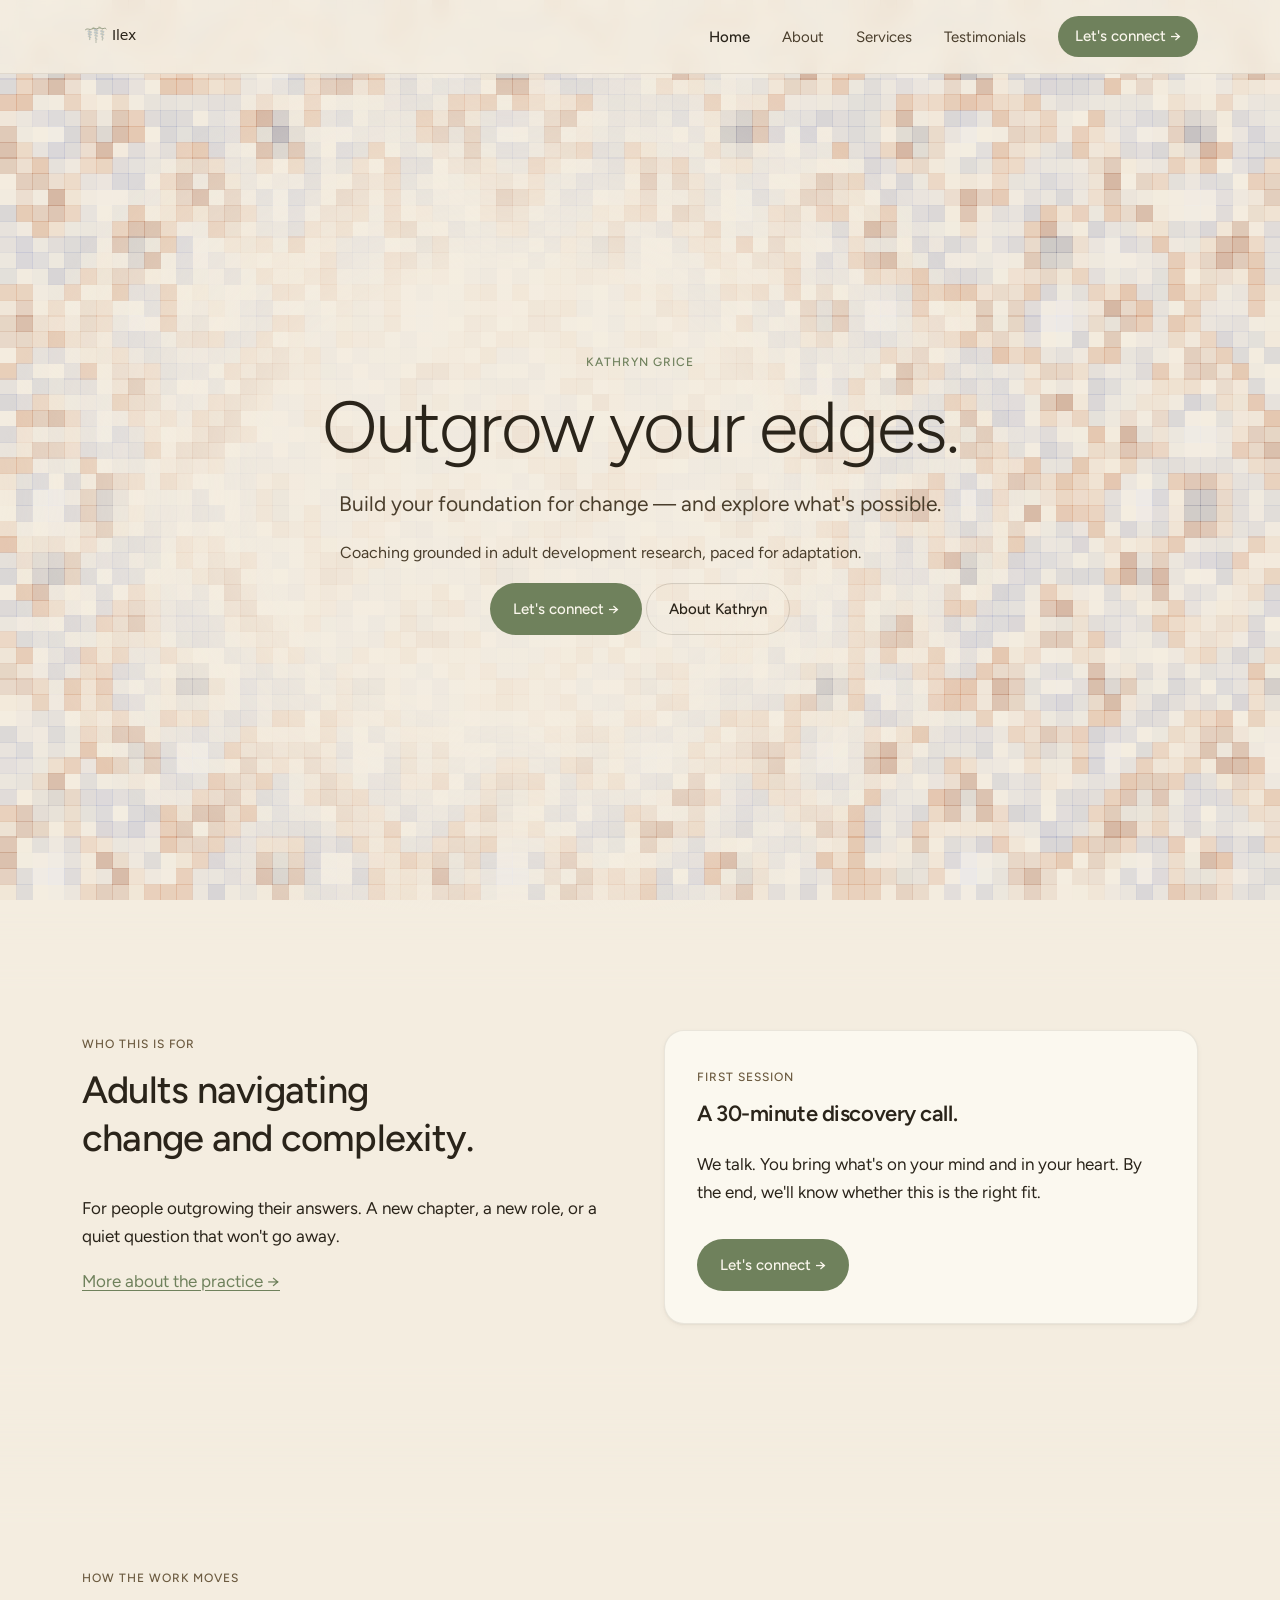
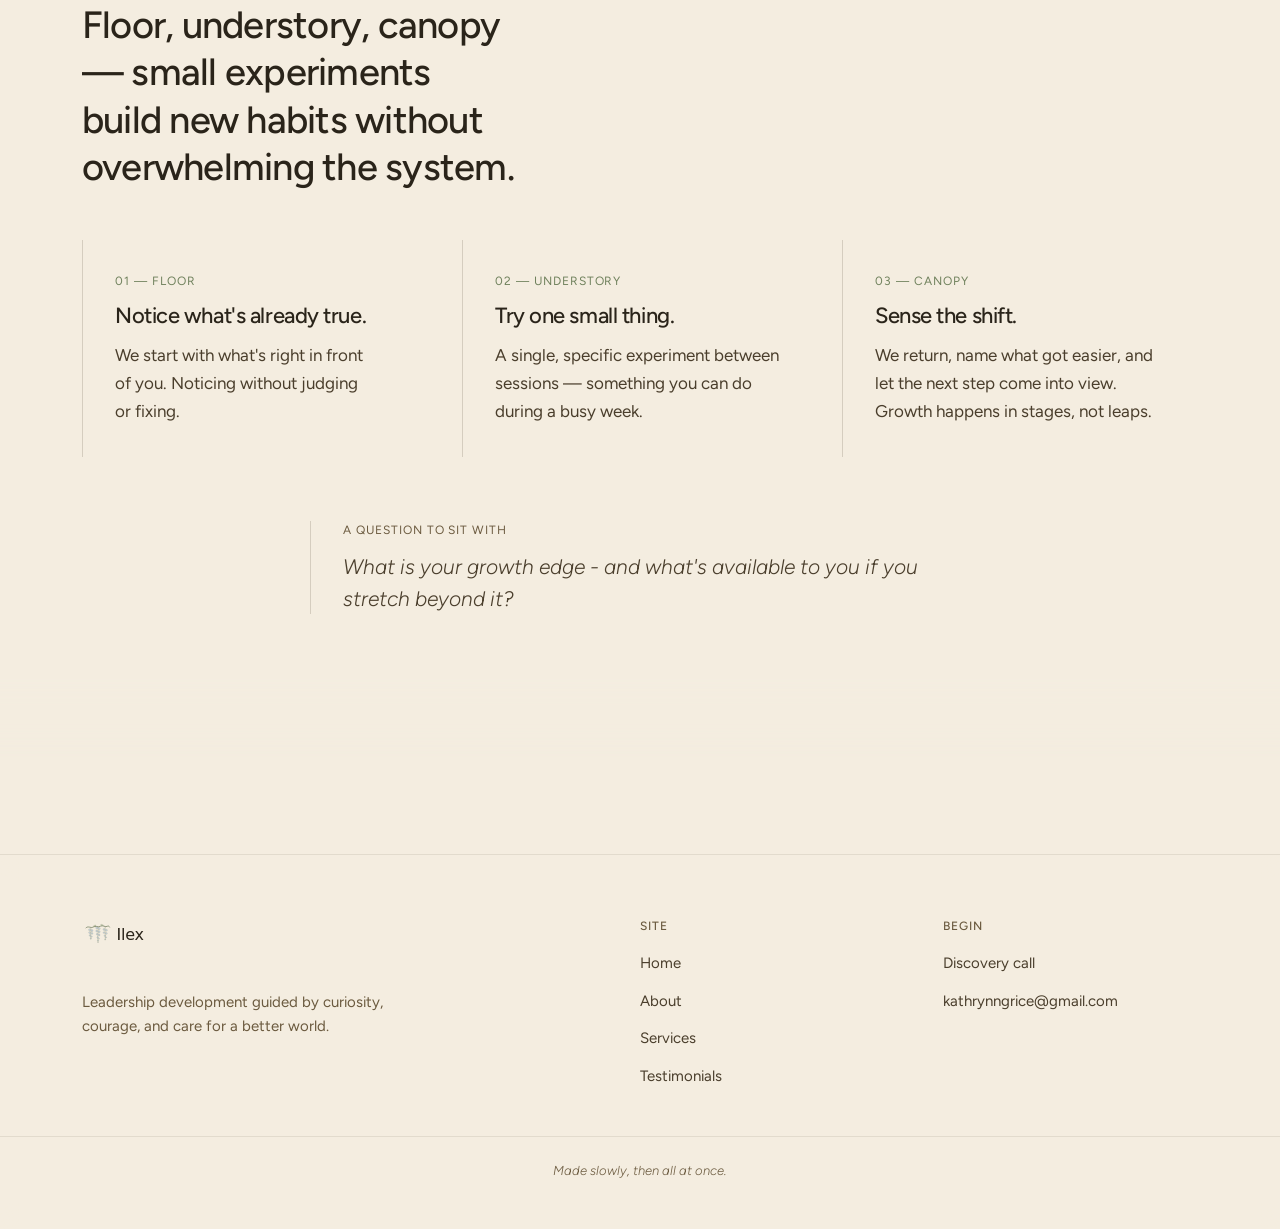
==== commit 39ffd76a: "Reduce hero background width from 100vw to 80vw" ====
--- a/index.html
+++ b/index.html
@@ -35,7 +35,7 @@
     position: absolute;
     top: 0; bottom: 0;
     left: calc(50% - 50vw);
-    width: 100vw;
+    width: 80vw;
     background: radial-gradient(
       ellipse 50% 55% at center,
       rgba(244, 237, 224, 0.8) 50%,
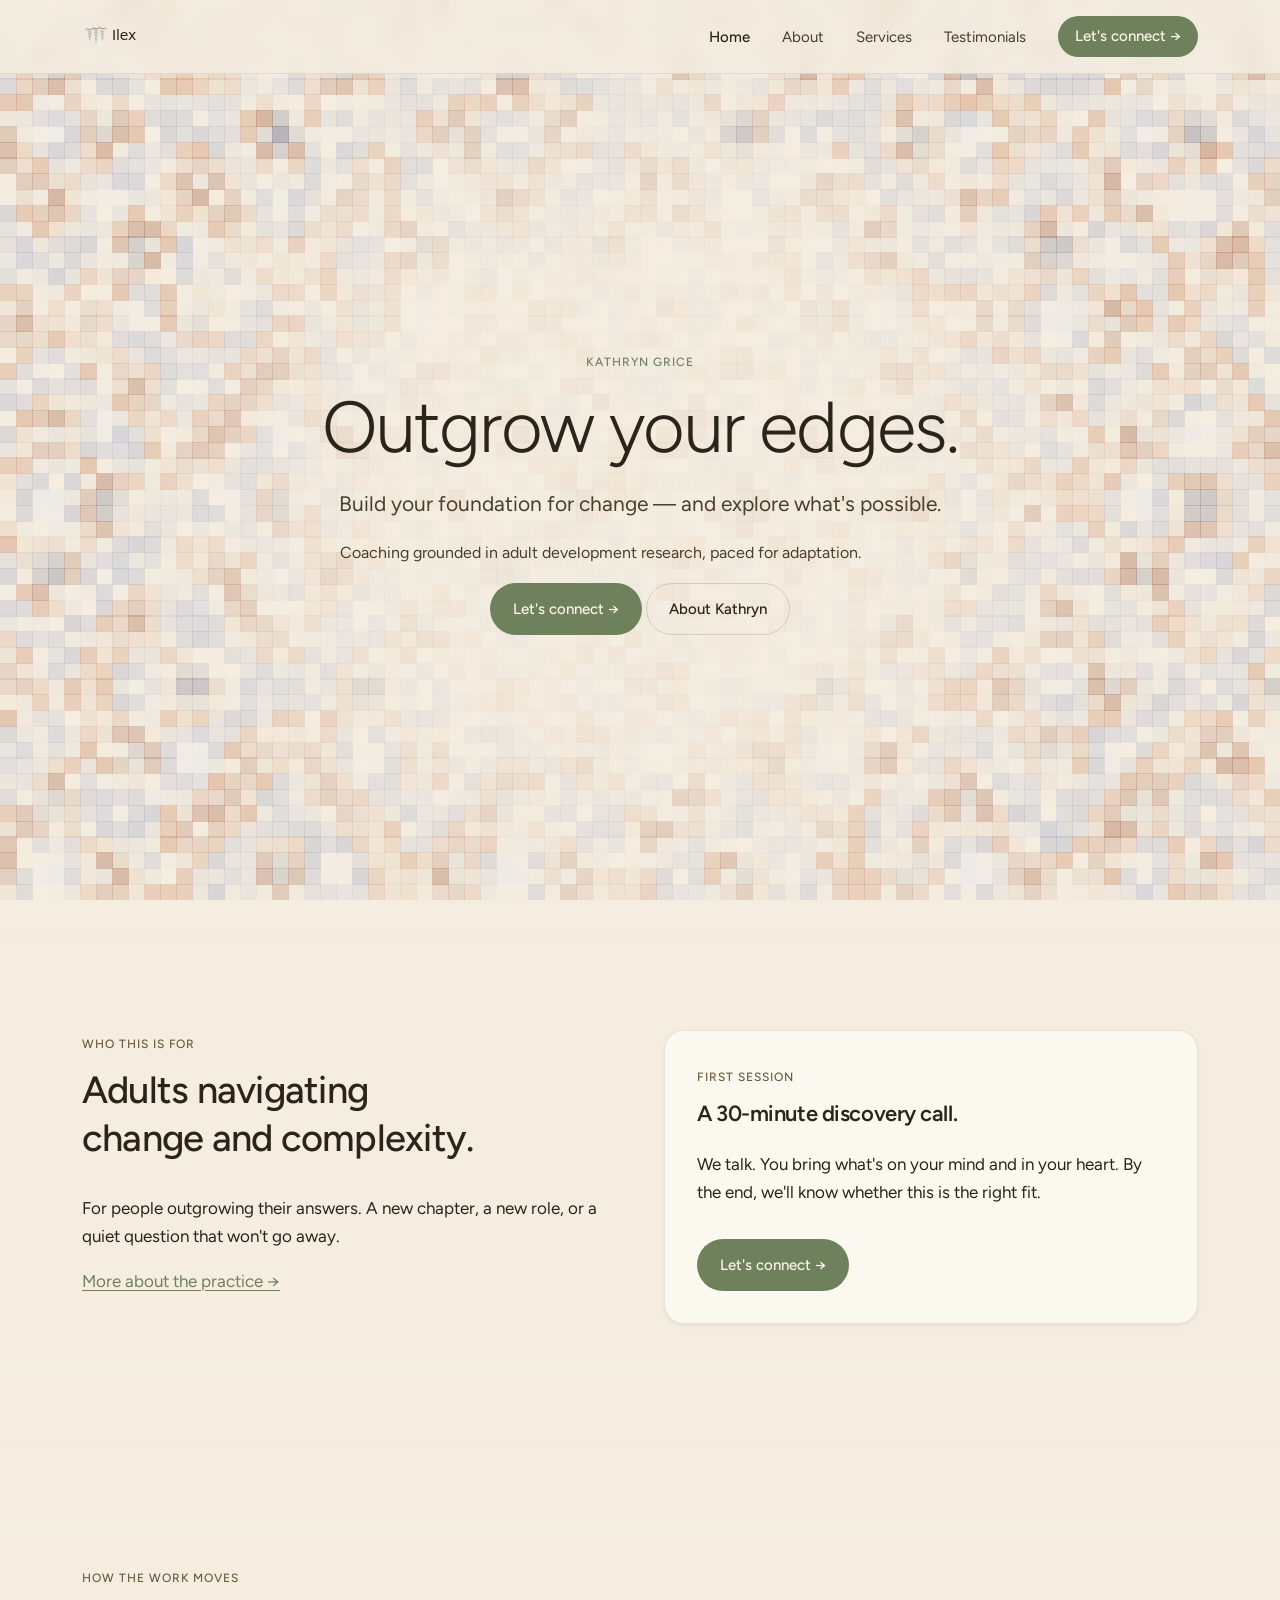
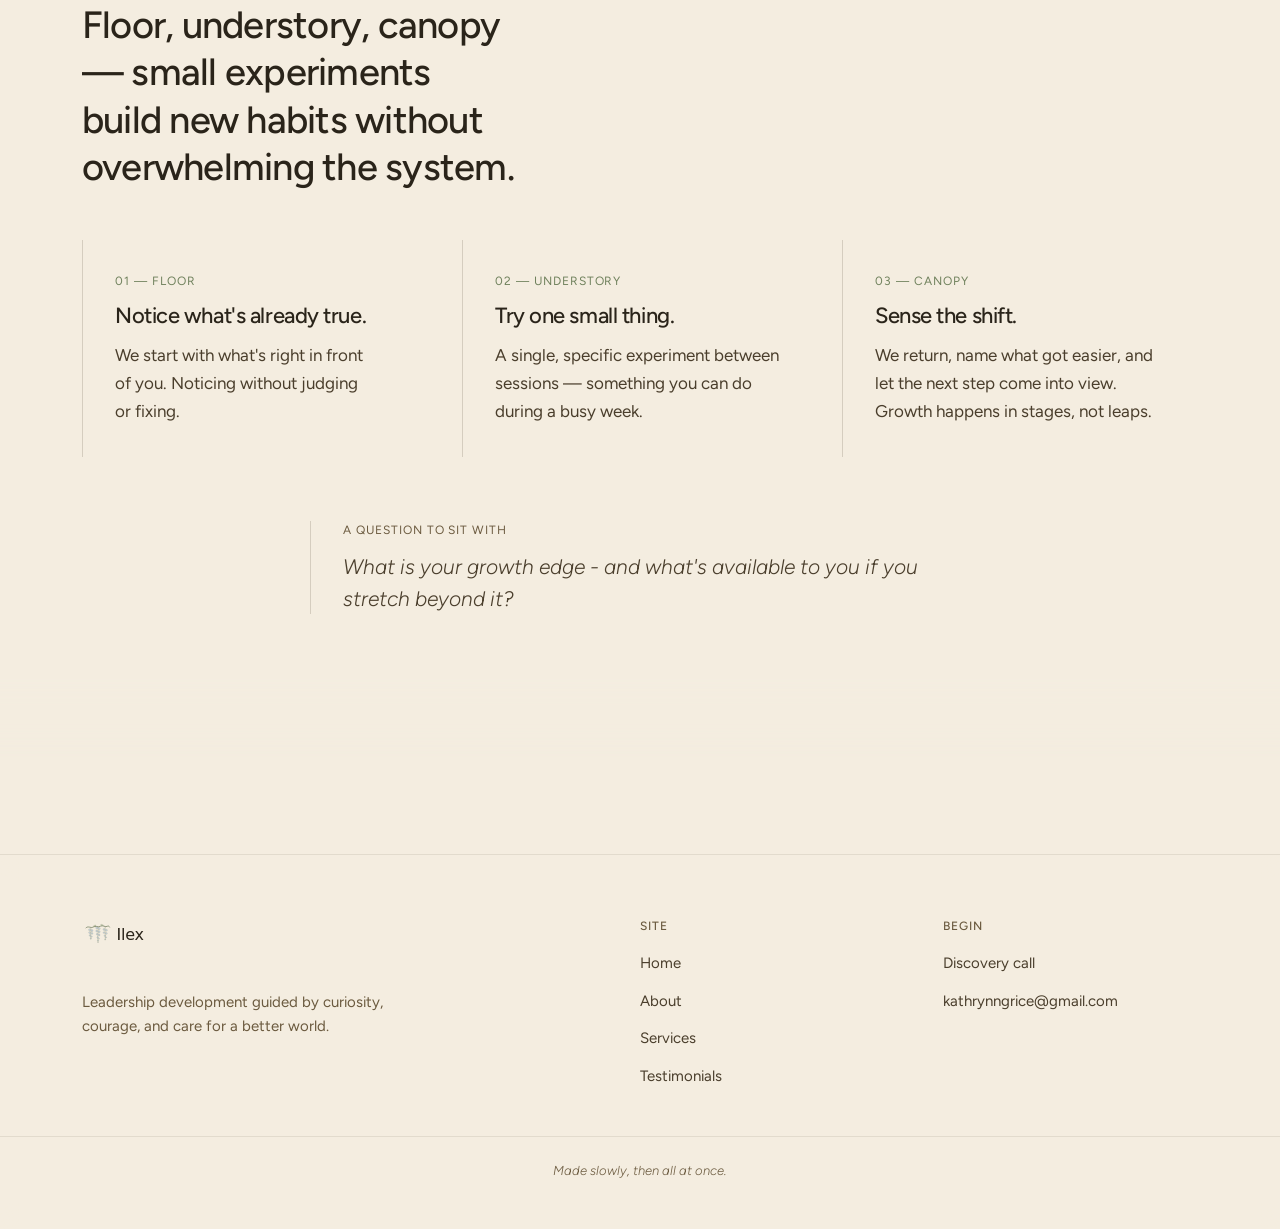
==== commit ca23e916: "Adjust left position of hero background" ====
--- a/index.html
+++ b/index.html
@@ -34,7 +34,7 @@
   .hero-bg {
     position: absolute;
     top: 0; bottom: 0;
-    left: calc(50% - 50vw);
+    left: calc(50% - 40vw);
     width: 80vw;
     background: radial-gradient(
       ellipse 50% 55% at center,
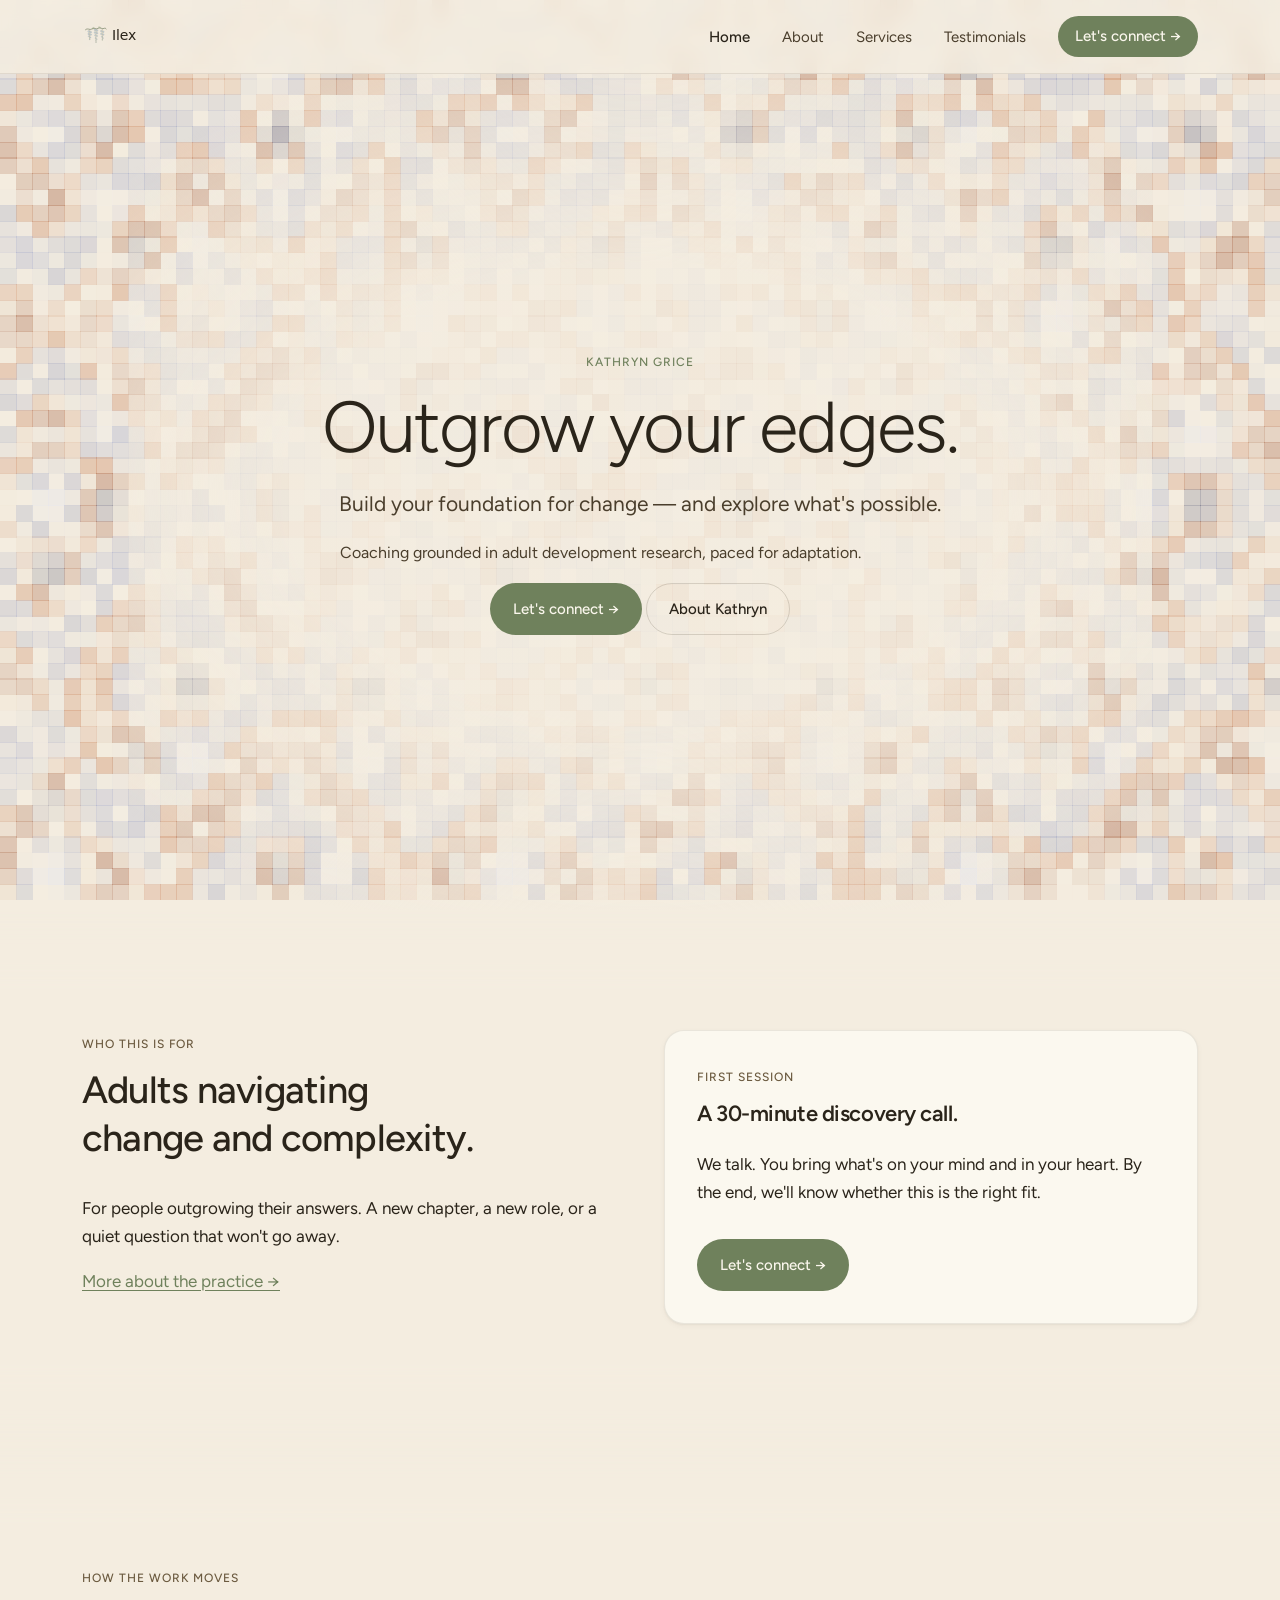
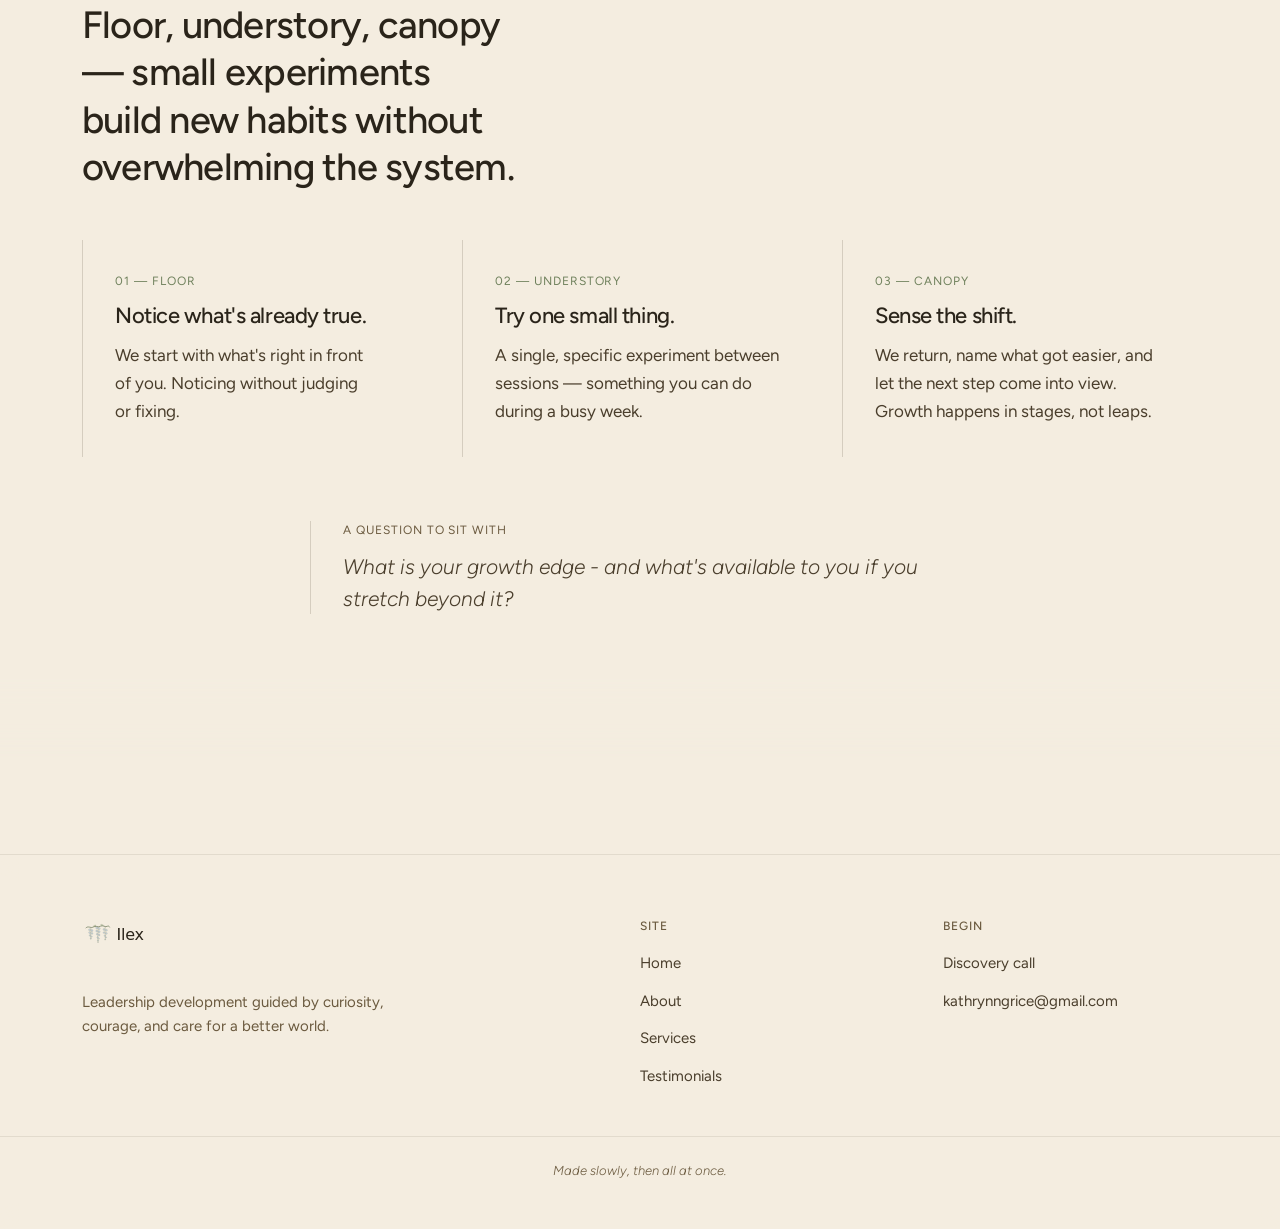
==== commit 5b316915: "Adjust radial gradient dimensions in CSS" ====
--- a/index.html
+++ b/index.html
@@ -37,7 +37,7 @@
     left: calc(50% - 40vw);
     width: 80vw;
     background: radial-gradient(
-      ellipse 50% 55% at center,
+      ellipse 70% 55% at center,
       rgba(244, 237, 224, 0.8) 50%,
       transparent 100%
     );
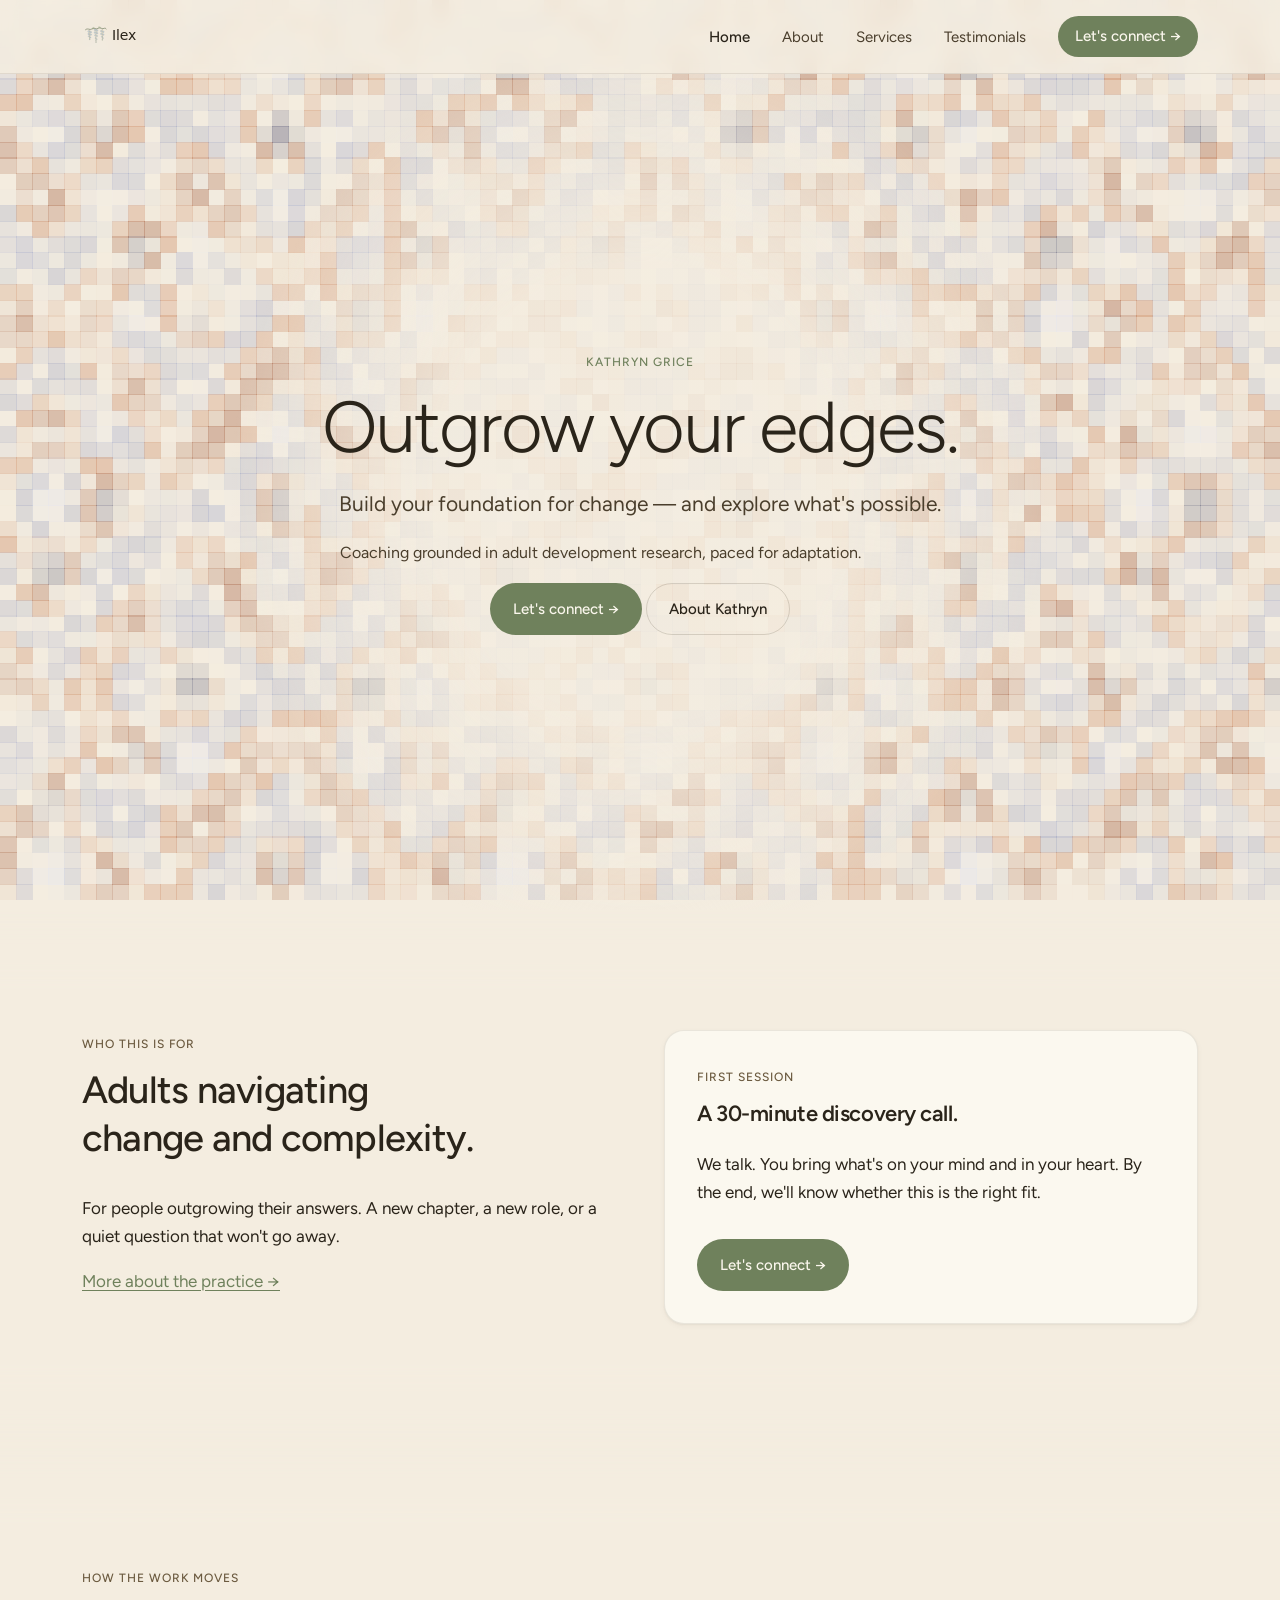
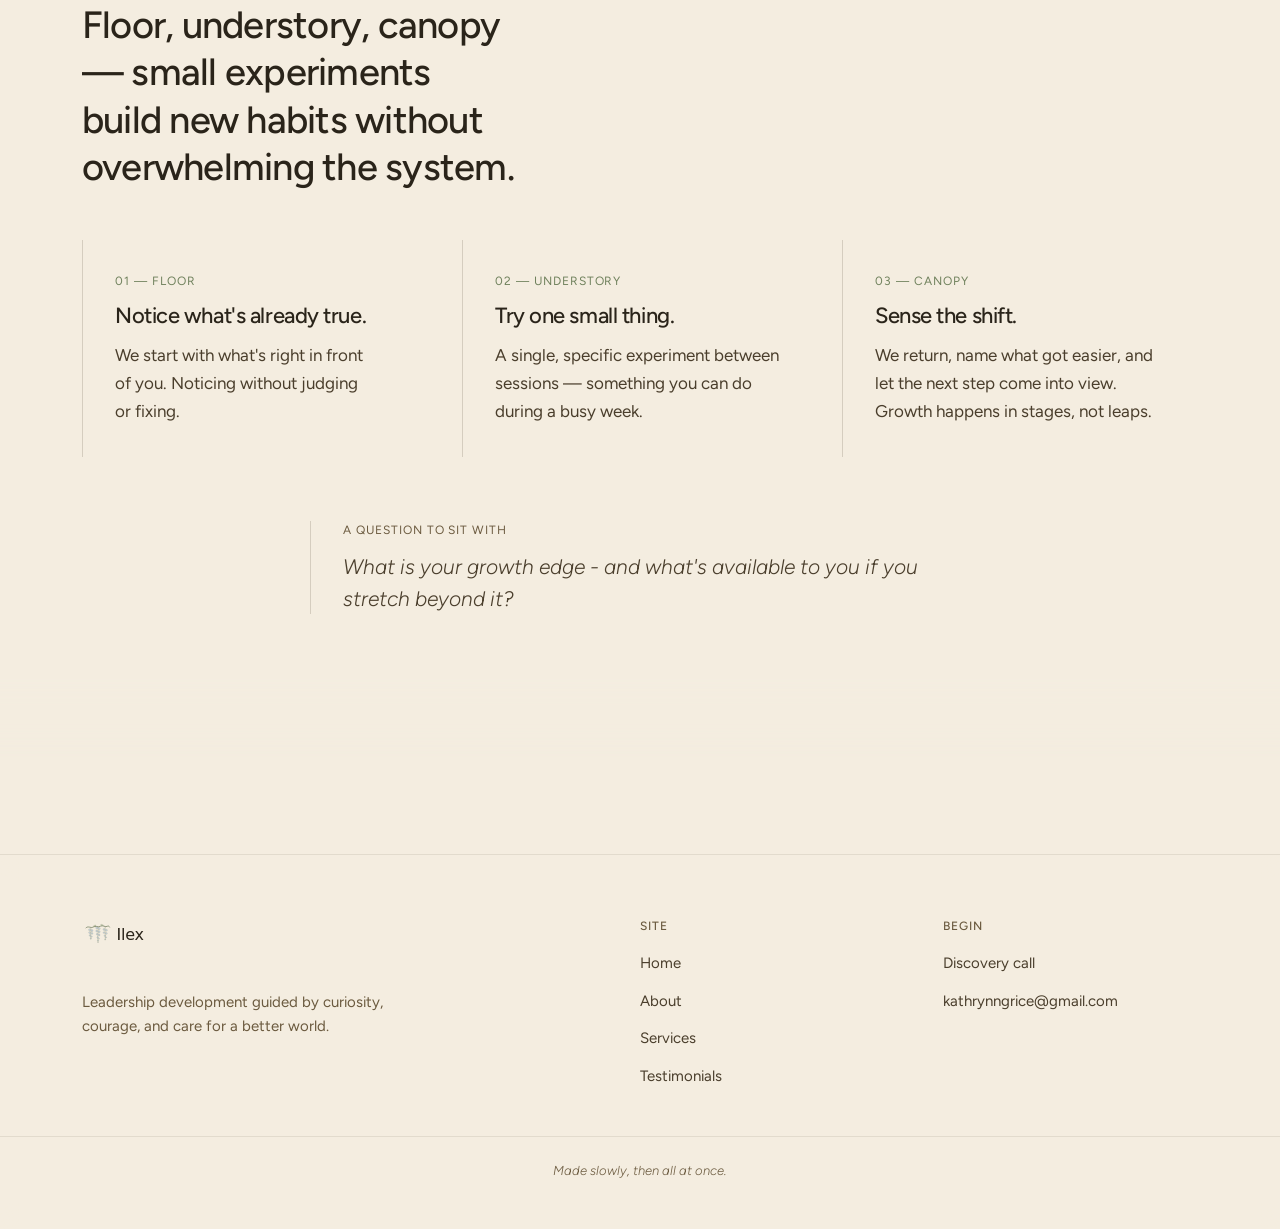
==== commit cffb2357: "Fix gradient ellipse size in index.html" ====
--- a/index.html
+++ b/index.html
@@ -37,7 +37,7 @@
     left: calc(50% - 40vw);
     width: 80vw;
     background: radial-gradient(
-      ellipse 70% 55% at center,
+      ellipse 40% 55% at center,
       rgba(244, 237, 224, 0.8) 50%,
       transparent 100%
     );
